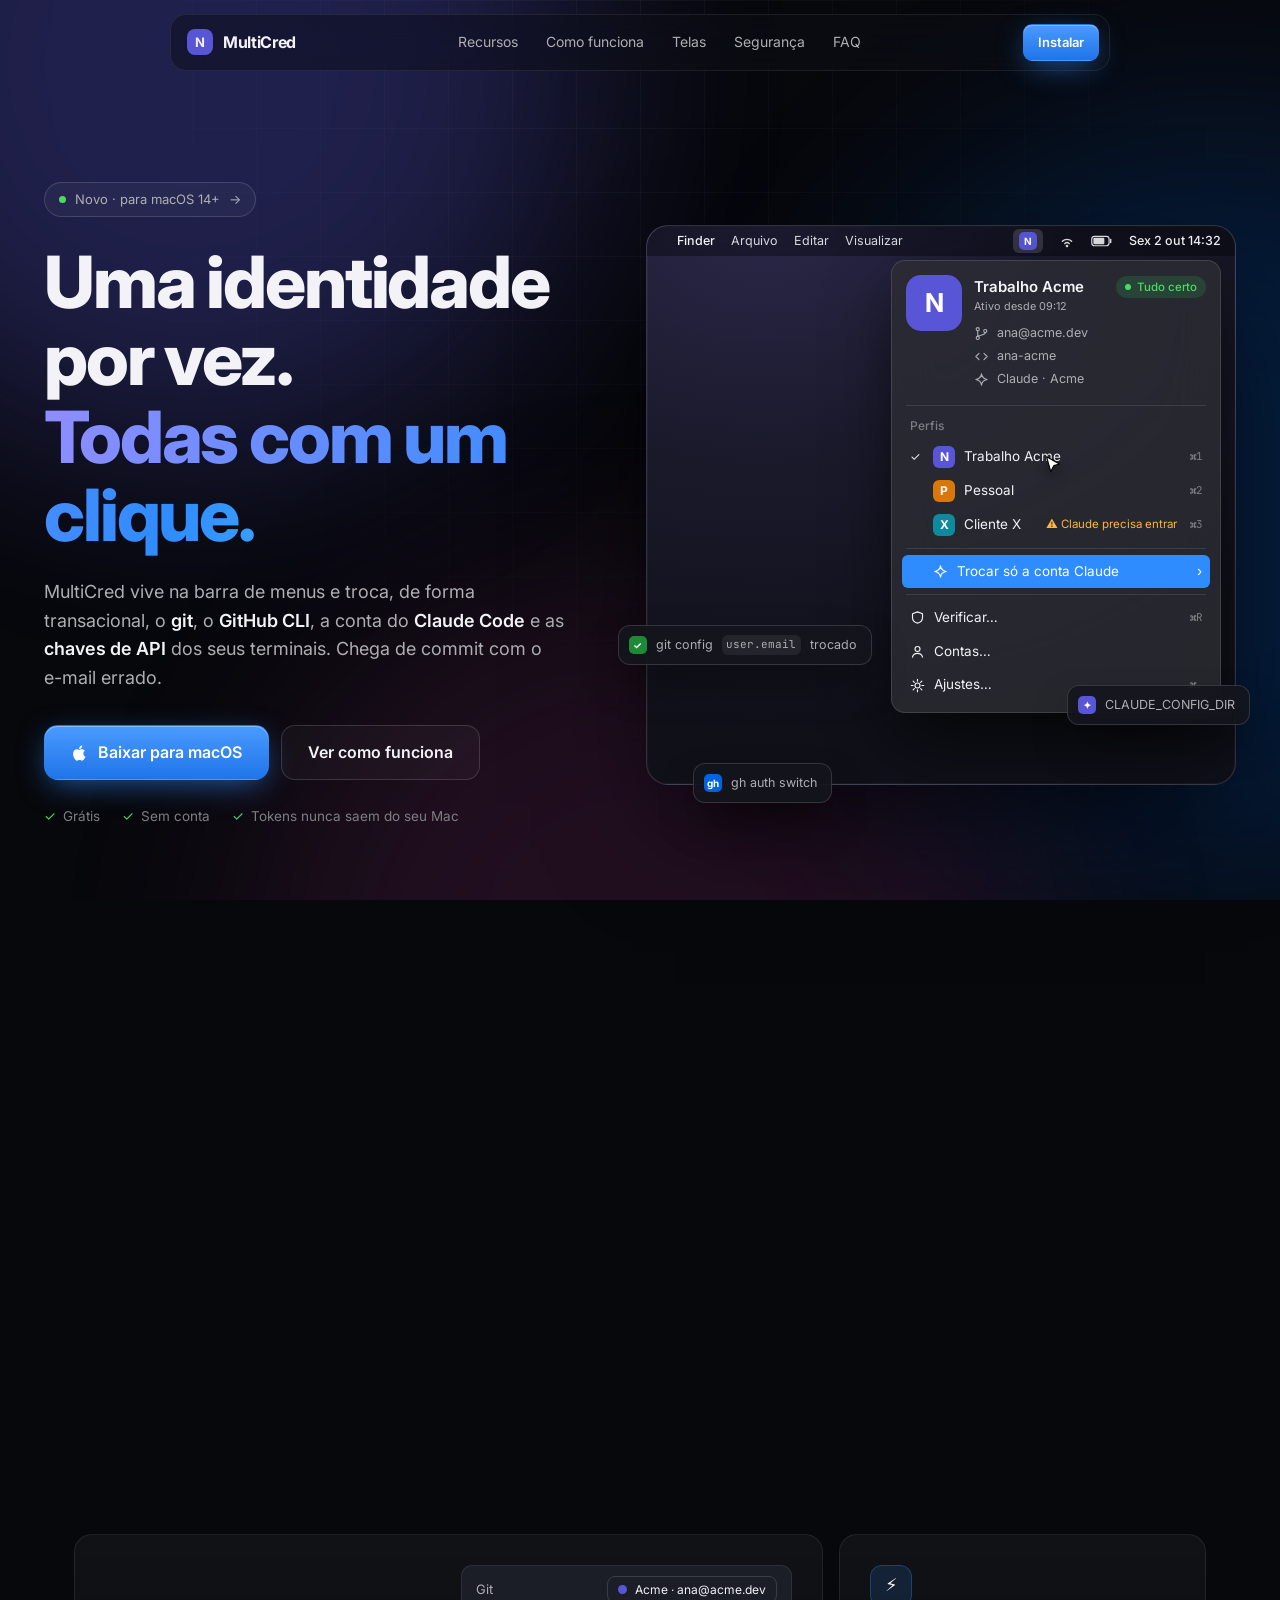
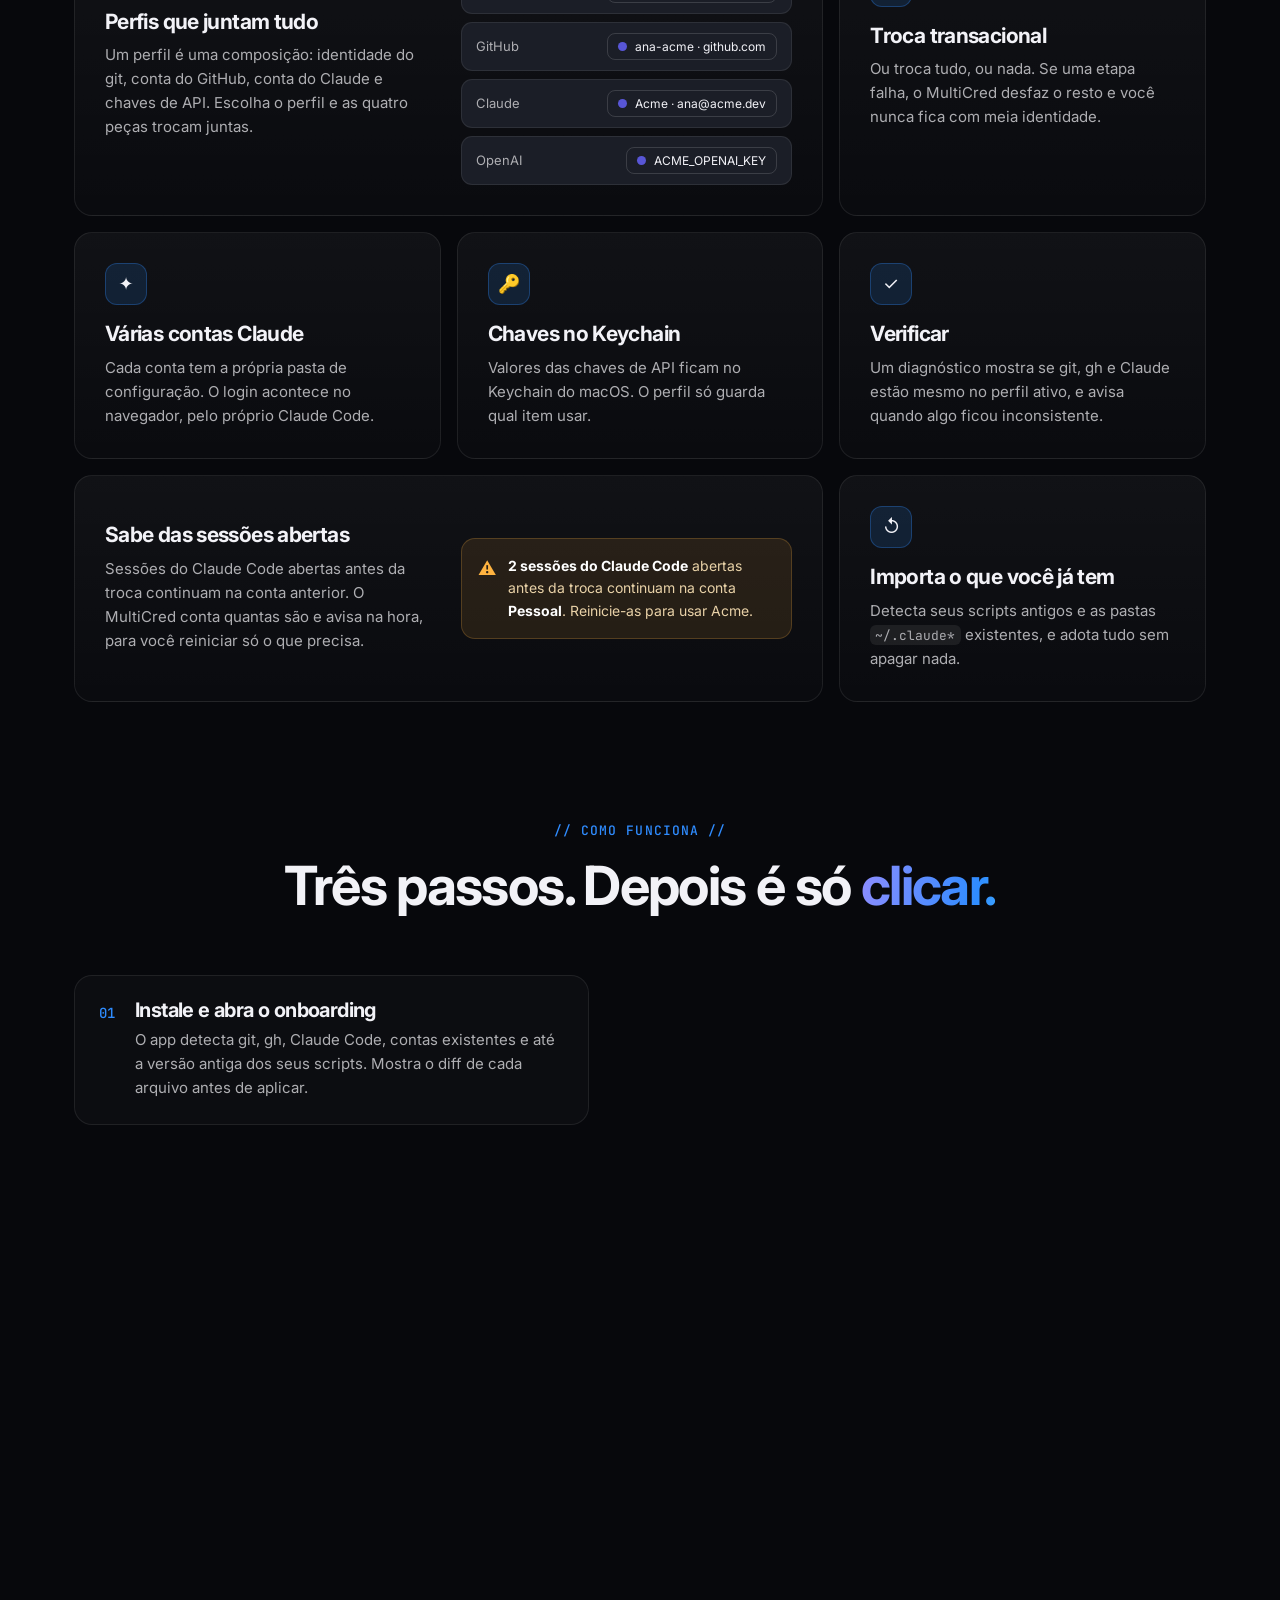
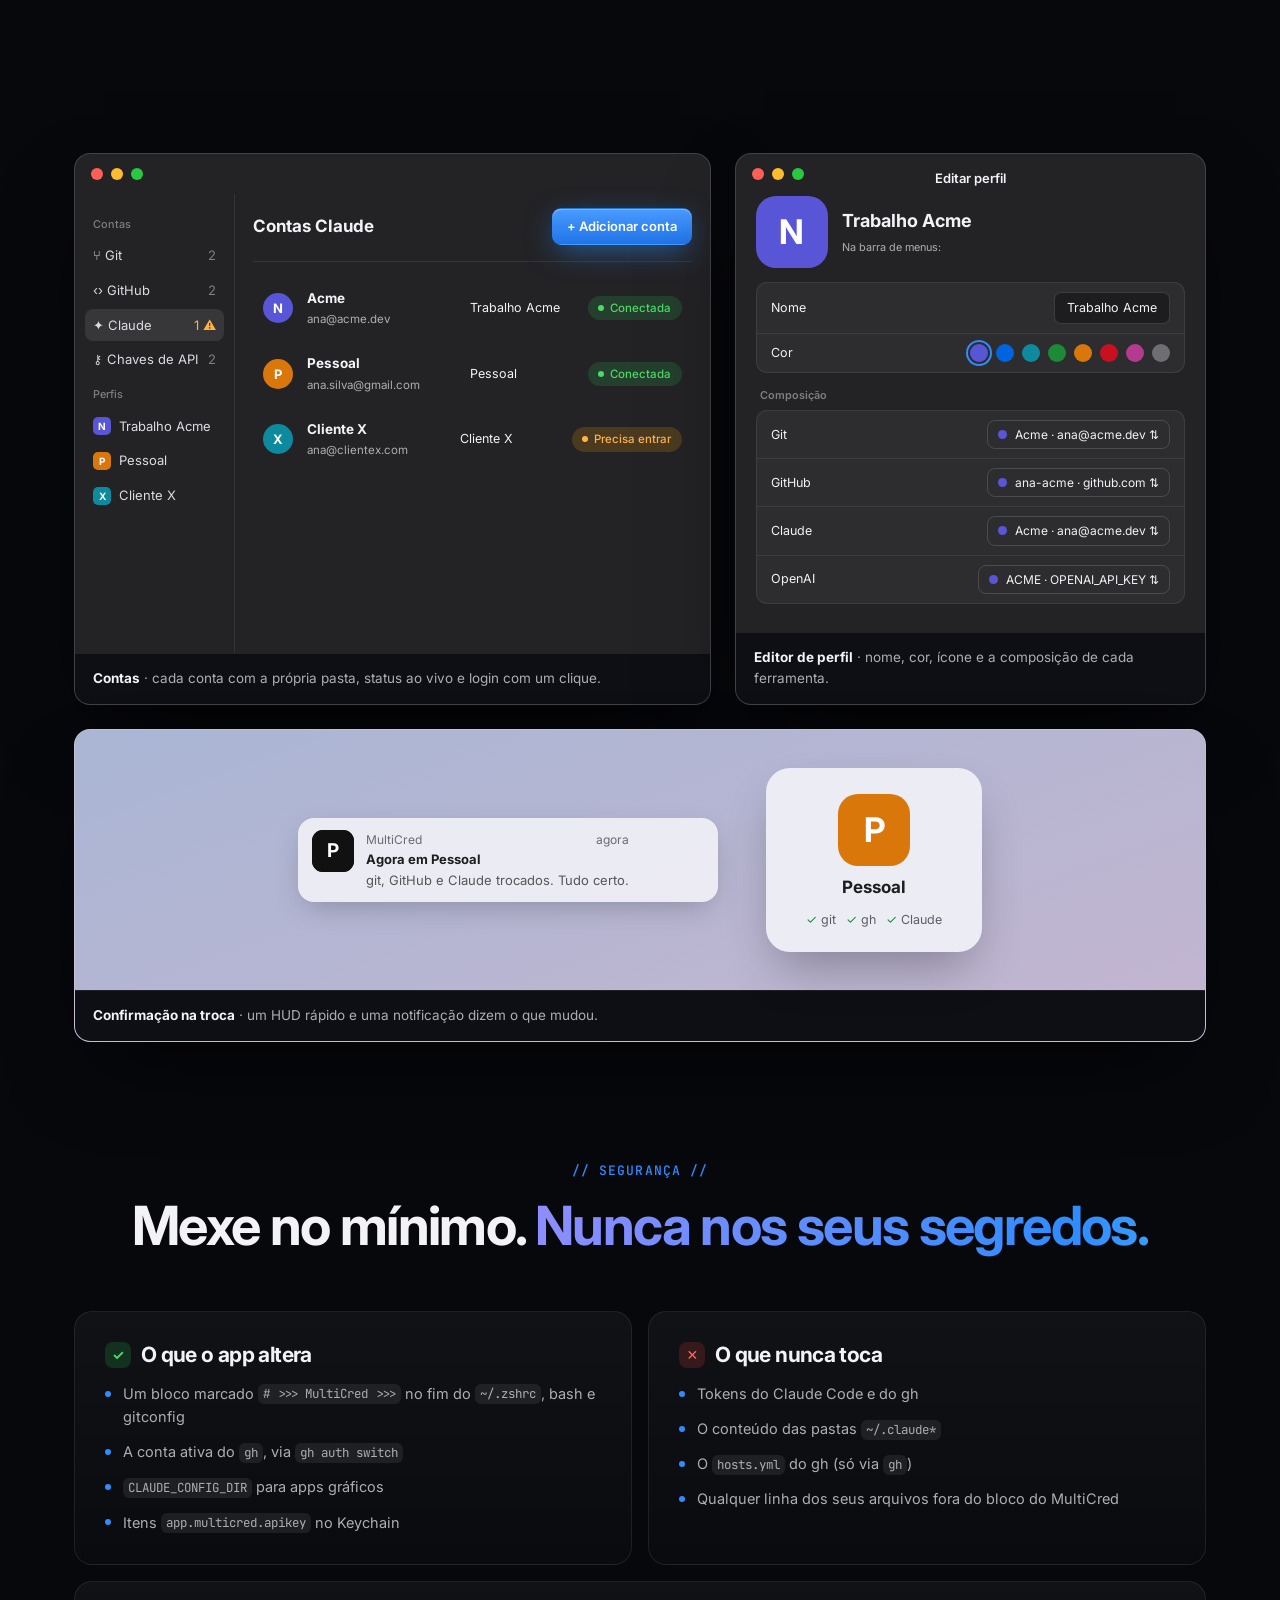
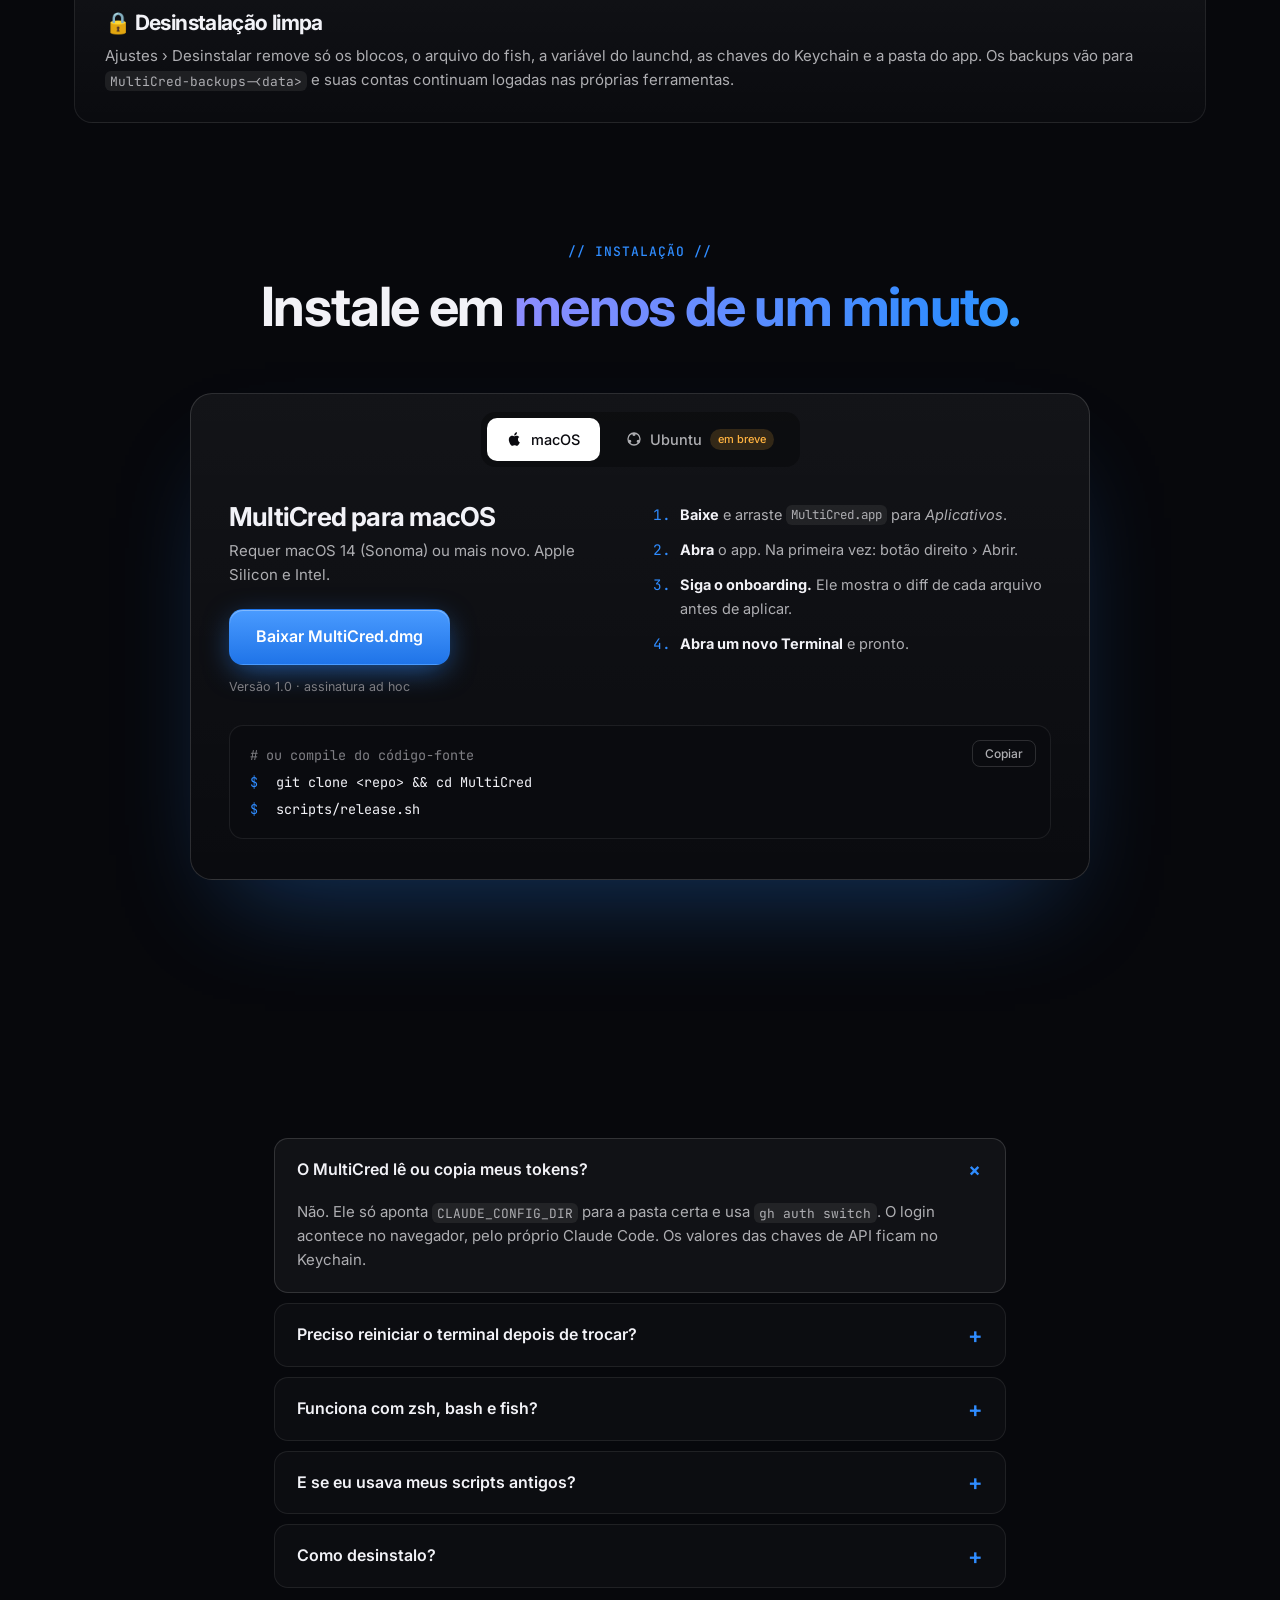
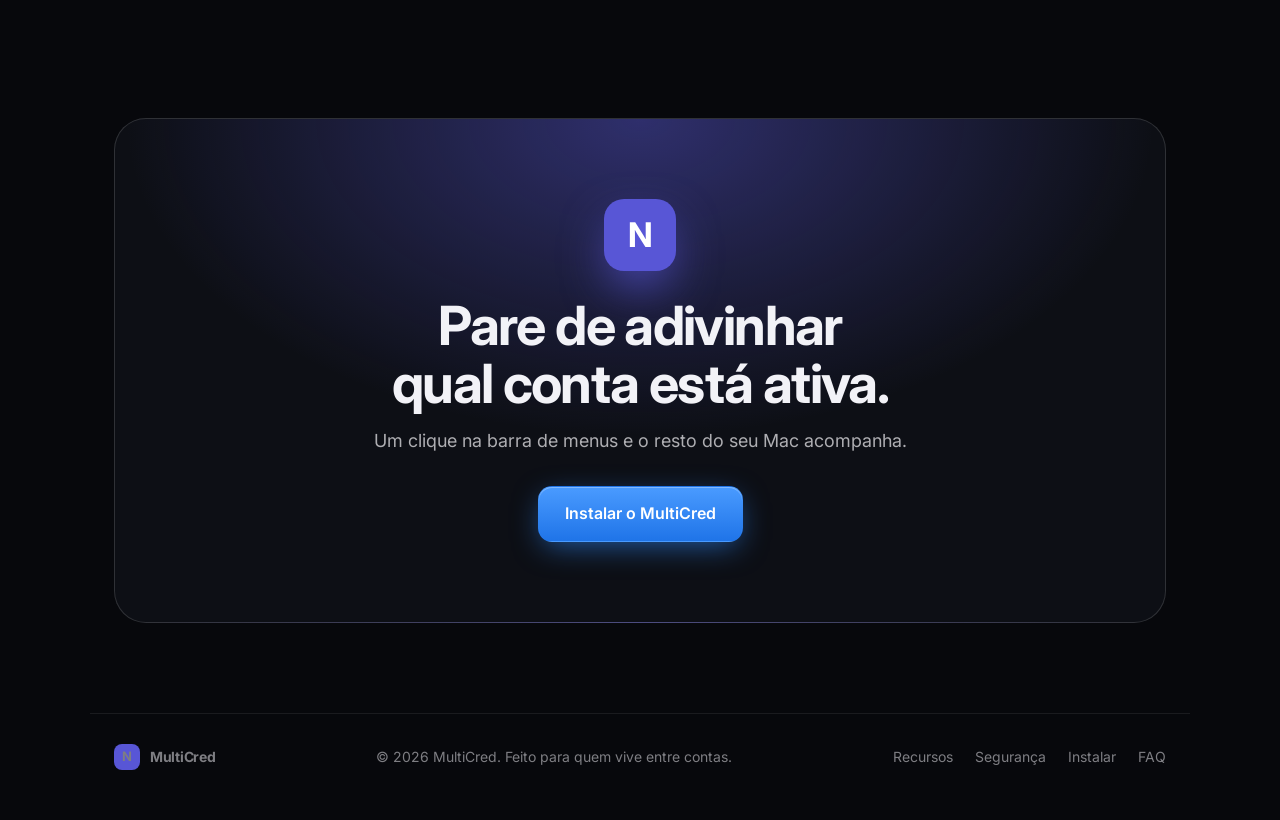
==== landing/index.html @ ba252a08 "Add MultiCred landing page (static HTML/CSS/JS with animated mockups)" ====
<!doctype html>
<html lang="pt-BR">
<head>
<meta charset="utf-8">
<meta name="viewport" content="width=device-width, initial-scale=1">
<title>MultiCred — troque de identidade com um clique</title>
<meta name="description" content="App de barra de menus para macOS que troca, com um clique, o git, o GitHub CLI, o Claude Code e as chaves de API dos seus terminais.">
<meta name="theme-color" content="#07080c">
<link rel="icon" href="data:image/svg+xml,%3Csvg xmlns='http://www.w3.org/2000/svg' viewBox='0 0 32 32'%3E%3Crect width='32' height='32' rx='8' fill='%235856D6'/%3E%3Ctext x='16' y='22.5' font-family='Arial' font-weight='700' font-size='19' text-anchor='middle' fill='white'%3EM%3C/text%3E%3C/svg%3E">
<link rel="preconnect" href="https://fonts.googleapis.com">
<link rel="preconnect" href="https://fonts.gstatic.com" crossorigin>
<link href="https://fonts.googleapis.com/css2?family=Inter:wght@400;500;600;700;800&family=JetBrains+Mono:wght@400;500&display=swap" rel="stylesheet">
<link rel="stylesheet" href="styles.css">
</head>
<body>

<div class="aurora" aria-hidden="true"><i></i><i></i><i></i></div>
<div class="grid-bg" aria-hidden="true"></div>

<!-- NAV -->
<header class="nav" id="nav">
  <a class="brand" href="#top" aria-label="MultiCred">
    <span class="brand-mark" data-bind="badge">N</span>
    <span>MultiCred</span>
  </a>
  <nav class="nav-links" aria-label="Seções">
    <a href="#recursos">Recursos</a>
    <a href="#como-funciona">Como funciona</a>
    <a href="#telas">Telas</a>
    <a href="#seguranca">Segurança</a>
    <a href="#faq">FAQ</a>
  </nav>
  <a class="btn btn-sm btn-primary" href="#instalar">Instalar</a>
</header>

<main id="top">

<!-- HERO -->
<section class="hero">
  <div class="hero-copy reveal">
    <a class="pill" href="#instalar"><span class="dot"></span> Novo · para macOS 14+ <span class="arrow">→</span></a>
    <h1>Uma identidade por vez.<br><span class="grad">Todas com um clique.</span></h1>
    <p class="lead">MultiCred vive na barra de menus e troca, de forma transacional, o <b>git</b>, o <b>GitHub CLI</b>, a conta do <b>Claude Code</b> e as <b>chaves de API</b> dos seus terminais. Chega de commit com o e-mail errado.</p>
    <div class="cta-row">
      <a class="btn btn-primary btn-lg" href="#instalar"><svg width="18" height="18" viewBox="0 0 24 24" fill="currentColor" aria-hidden="true"><path d="M16.4 12.6c0-2.4 2-3.5 2.1-3.6-1.2-1.7-3-1.9-3.6-2-1.5-.2-3 .9-3.8.9-.8 0-2-.9-3.3-.9-1.7 0-3.3 1-4.2 2.5-1.8 3.1-.5 7.7 1.3 10.2.9 1.2 1.9 2.6 3.2 2.5 1.3-.1 1.8-.8 3.3-.8s2 .8 3.3.8c1.4 0 2.3-1.2 3.100-2.4 1-1.400 1.400-2.800 1.400-2.900-.1 0-2.800-1.100-2.800-4.300zM13.900 5.200c.7-.8 1.200-2 1-3.200-1 0-2.300.7-3 1.500-.7.700-1.200 1.900-1.100 3.100 1.200.1 2.400-.6 3.100-1.400z"/></svg> Baixar para macOS</a>
      <a class="btn btn-ghost btn-lg" href="#como-funciona">Ver como funciona</a>
    </div>
    <ul class="hero-meta">
      <li>Grátis</li><li>Sem conta</li><li>Tokens nunca saem do seu Mac</li>
    </ul>
  </div>

  <!-- Menubar mockup -->
  <div class="stage reveal" style="--d:.15s">
    <div class="desk" id="desk">
      <div class="menubar">
        <span class="mb-left"><b></b>Finder<span>Arquivo</span><span>Editar</span><span>Visualizar</span></span>
        <span class="mb-right">
          <span class="mb-item active" data-bind="badge-bg"><i class="badge sm" data-bind="badge">N</i></span>
          <svg width="16" height="16" viewBox="0 0 24 24" fill="none" stroke="currentColor" stroke-width="2" stroke-linecap="round"><path d="M5 12.5a10 10 0 0 1 14 0M8.5 16a5 5 0 0 1 7 0"/><circle cx="12" cy="19.5" r="1" fill="currentColor"/></svg>
          <svg width="22" height="16" viewBox="0 0 28 16" fill="none" stroke="currentColor"><rect x="1" y="2" width="22" height="12" rx="3.500" stroke-width="1.500"/><rect x="3" y="4" width="14" height="8" rx="1.500" fill="currentColor" stroke="none"/><path d="M25 6v4" stroke-width="2" stroke-linecap="round"/></svg>
          <span class="clock">Sex 2 out 14:32</span>
        </span>
      </div>

      <div class="menu" role="menu" aria-label="Menu do MultiCred (demonstração)">
        <div class="menu-head">
          <i class="badge lg" data-bind="badge">N</i>
          <div class="mh-info">
            <div class="mh-top"><b data-bind="name">Trabalho Acme</b><span class="ok"><i></i>Tudo certo</span></div>
            <small data-bind="since">Ativo desde 09:12</small>
            <ul class="mh-list">
              <li><svg viewBox="0 0 24 24"><circle cx="6" cy="5" r="2.500"/><circle cx="6" cy="19" r="2.500"/><circle cx="18" cy="8" r="2.500"/><path d="M6 7.500v9M18 10.500c0 4-6 3-12 6"/></svg><span data-bind="email">ana@acme.dev</span></li>
              <li><svg viewBox="0 0 24 24"><path d="m8 7-5 5 5 5M16 7l5 5-5 5"/></svg><span data-bind="gh">ana-acme</span></li>
              <li><svg viewBox="0 0 24 24"><path d="M12 3c.6 5 3.400 7.800 9 9-5.600 1.200-8.400 4-9 9-.6-5-3.400-7.800-9-9 5.600-1.200 8.400-4 9-9z"/></svg><span data-bind="claude">Claude · Acme</span></li>
            </ul>
          </div>
        </div>
        <div class="menu-sep"></div>
        <div class="menu-label">Perfis</div>
        <button class="mi" data-profile="0"><span class="chk">✓</span><i class="badge" style="--c:#5856D6">N</i><span class="mi-t">Trabalho Acme</span><kbd>⌘1</kbd></button>
        <button class="mi" data-profile="1"><span class="chk">✓</span><i class="badge" style="--c:#D9770B">P</i><span class="mi-t">Pessoal</span><kbd>⌘2</kbd></button>
        <button class="mi" data-profile="2"><span class="chk">✓</span><i class="badge" style="--c:#0E8A9E">X</i><span class="mi-t">Cliente X</span><em class="warn">⚠ Claude precisa entrar</em><kbd>⌘3</kbd></button>
        <div class="menu-sep"></div>
        <div class="mi hl"><svg viewBox="0 0 24 24"><path d="M12 3c.6 5 3.400 7.800 9 9-5.600 1.200-8.400 4-9 9-.6-5-3.400-7.800-9-9 5.600-1.200 8.400-4 9-9z"/></svg><span class="mi-t">Trocar só a conta Claude</span><span>›</span></div>
        <div class="menu-sep"></div>
        <div class="mi"><svg viewBox="0 0 24 24"><path d="M12 3 4 6v6c0 5 3.500 8 8 9 4.500-1 8-4 8-9V6z"/></svg><span class="mi-t">Verificar…</span><kbd>⌘R</kbd></div>
        <div class="mi"><svg viewBox="0 0 24 24"><circle cx="12" cy="8" r="4"/><path d="M4 21c1-4 4-6 8-6s7 2 8 6"/></svg><span class="mi-t">Contas…</span></div>
        <div class="mi"><svg viewBox="0 0 24 24"><circle cx="12" cy="12" r="4"/><path d="M12 2v3M12 19v3M2 12h3M19 12h3M5 5l2 2M17 17l2 2M5 19l2-2M17 7l2-2"/></svg><span class="mi-t">Ajustes…</span><kbd>⌘,</kbd></div>
      </div>

      <div class="hud" id="hud" aria-hidden="true">
        <i class="badge xl" data-bind="badge">N</i>
        <b data-bind="name">Trabalho Acme</b>
        <div class="hud-ticks"><span>✓ git</span><span>✓ gh</span><span>✓ Claude</span></div>
      </div>
      <div class="cursor" id="cursor" aria-hidden="true"><svg width="22" height="22" viewBox="0 0 24 24"><path d="M5 3l14 8-6 1.500L9.500 19z" fill="#fff" stroke="#000" stroke-width="1.200" stroke-linejoin="round"/></svg></div>
    </div>
    <div class="float f1"><i class="badge sm" style="--c:#1C8A36">✓</i> git config <code>user.email</code> trocado</div>
    <div class="float f2"><i class="badge sm" style="--c:#0064E0">gh</i> gh auth switch</div>
    <div class="float f3"><i class="badge sm" style="--c:#5856D6">✦</i> CLAUDE_CONFIG_DIR</div>
  </div>
</section>

<!-- MARQUEE -->
<section class="marquee reveal" aria-label="Integra com">
  <p>Troca em um só gesto, em tudo que você já usa</p>
  <div class="track">
    <div class="row">
      <span>git</span><span>GitHub CLI</span><span>Claude Code</span><span>OpenAI</span><span>Gemini</span><span>Keychain</span><span>zsh</span><span>bash</span><span>fish</span>
      <span>git</span><span>GitHub CLI</span><span>Claude Code</span><span>OpenAI</span><span>Gemini</span><span>Keychain</span><span>zsh</span><span>bash</span><span>fish</span>
    </div>
  </div>
</section>

<!-- STATS -->
<section class="stats reveal">
  <div><b data-count="1">0</b><span>clique para trocar tudo</span></div>
  <div><b data-count="4">0</b><span>ferramentas sincronizadas</span></div>
  <div><b data-count="0">0</b><span>tokens lidos ou copiados</span></div>
  <div><b data-count="157">0</b><span>testes automatizados</span></div>
</section>

<!-- FEATURES / BENTO -->
<section class="section" id="recursos">
  <div class="eyebrow reveal">// Recursos //</div>
  <h2 class="reveal">Tudo que muda quando você muda de contexto,<br><span class="grad">muda junto.</span></h2>

  <div class="bento">
    <article class="card span2 reveal spot">
      <div class="card-text">
        <h3>Perfis que juntam tudo</h3>
        <p>Um perfil é uma composição: identidade do git, conta do GitHub, conta do Claude e chaves de API. Escolha o perfil e as quatro peças trocam juntas.</p>
      </div>
      <div class="mini-compose">
        <div class="mc-row"><span>Git</span><em><i style="--c:#5856D6"></i> Acme · ana@acme.dev</em></div>
        <div class="mc-row"><span>GitHub</span><em><i style="--c:#5856D6"></i> ana-acme · github.com</em></div>
        <div class="mc-row"><span>Claude</span><em><i style="--c:#5856D6"></i> Acme · ana@acme.dev</em></div>
        <div class="mc-row"><span>OpenAI</span><em><i style="--c:#5856D6"></i> ACME_OPENAI_KEY</em></div>
      </div>
    </article>

    <article class="card reveal spot" style="--d:.08s">
      <div class="ico">⚡</div>
      <h3>Troca transacional</h3>
      <p>Ou troca tudo, ou nada. Se uma etapa falha, o MultiCred desfaz o resto e você nunca fica com meia identidade.</p>
    </article>

    <article class="card reveal spot" style="--d:.04s">
      <div class="ico">✦</div>
      <h3>Várias contas Claude</h3>
      <p>Cada conta tem a própria pasta de configuração. O login acontece no navegador, pelo próprio Claude Code.</p>
    </article>

    <article class="card reveal spot" style="--d:.08s">
      <div class="ico">🔑</div>
      <h3>Chaves no Keychain</h3>
      <p>Valores das chaves de API ficam no Keychain do macOS. O perfil só guarda qual item usar.</p>
    </article>

    <article class="card reveal spot" style="--d:.12s">
      <div class="ico">✓</div>
      <h3>Verificar</h3>
      <p>Um diagnóstico mostra se git, gh e Claude estão mesmo no perfil ativo, e avisa quando algo ficou inconsistente.</p>
    </article>

    <article class="card span2 reveal spot">
      <div class="card-text">
        <h3>Sabe das sessões abertas</h3>
        <p>Sessões do Claude Code abertas antes da troca continuam na conta anterior. O MultiCred conta quantas são e avisa na hora, para você reiniciar só o que precisa.</p>
      </div>
      <div class="mini-warn"><span>⚠</span><p><b>2 sessões do Claude Code</b> abertas antes da troca continuam na conta <b>Pessoal</b>. Reinicie-as para usar Acme.</p></div>
    </article>
    <article class="card reveal spot" style="--d:.12s">
      <div class="ico">↺</div>
      <h3>Importa o que você já tem</h3>
      <p>Detecta seus scripts antigos e as pastas <code>~/.claude*</code> existentes, e adota tudo sem apagar nada.</p>
    </article>
  </div>
</section>

<!-- HOW IT WORKS -->
<section class="section" id="como-funciona">
  <div class="eyebrow reveal">// Como funciona //</div>
  <h2 class="reveal">Três passos. Depois é só <span class="grad">clicar.</span></h2>

  <div class="steps">
    <div class="steps-list">
      <div class="step reveal" data-step="0">
        <span class="n">01</span>
        <div><h3>Instale e abra o onboarding</h3><p>O app detecta git, gh, Claude Code, contas existentes e até a versão antiga dos seus scripts. Mostra o diff de cada arquivo antes de aplicar.</p></div>
      </div>
      <div class="step reveal" data-step="1" style="--d:.06s">
        <span class="n">02</span>
        <div><h3>Monte seus perfis</h3><p>Dê nome, cor e ícone. Escolha qual git, GitHub, Claude e chave de API entram em cada perfil.</p></div>
      </div>
      <div class="step reveal" data-step="2" style="--d:.12s">
        <span class="n">03</span>
        <div><h3>Troque na barra de menus</h3><p>Clique no perfil ou use <kbd>⌘1</kbd> <kbd>⌘2</kbd> <kbd>⌘3</kbd>. Abra um terminal novo e tudo já está na identidade certa.</p></div>
      </div>
    </div>

    <div class="term reveal" style="--d:.1s">
      <div class="term-bar"><i></i><i></i><i></i><span>zsh — ~/projetos</span></div>
      <div class="term-body" id="term" aria-live="off">
        <p><span class="pr">❯</span> git config user.email</p>
        <p class="out" data-bind="email">ana@acme.dev</p>
        <p><span class="pr">❯</span> gh auth status</p>
        <p class="out"><span class="g">✓</span> Logged in as <b data-bind="gh">ana-acme</b></p>
        <p><span class="pr">❯</span> echo $CLAUDE_CONFIG_DIR</p>
        <p class="out" data-bind="dir">~/.claude-acme</p>
        <p><span class="pr">❯</span> <span class="caret"></span></p>
      </div>
      <div class="term-tabs" role="tablist" aria-label="Escolher perfil na demonstração">
        <button data-profile="0" class="tab"><i style="--c:#5856D6"></i>Trabalho</button>
        <button data-profile="1" class="tab"><i style="--c:#D9770B"></i>Pessoal</button>
        <button data-profile="2" class="tab"><i style="--c:#0E8A9E"></i>Cliente X</button>
      </div>
    </div>
  </div>
</section>

<!-- SCREENS -->
<section class="section" id="telas">
  <div class="eyebrow reveal">// As telas //</div>
  <h2 class="reveal">Nativo, rápido e <span class="grad">com cara de Mac.</span></h2>
  <p class="sub reveal">Uma janela só, que avança e volta. Nada de sheets ou janelas soltas para cada passo.</p>

  <div class="shots">
    <!-- Contas -->
    <figure class="win tilt reveal">
      <div class="win-bar"><i class="r"></i><i class="y"></i><i class="g"></i></div>
      <div class="win-body contas">
        <aside>
          <small>Contas</small>
          <a>⑂ Git <em>2</em></a><a>‹› GitHub <em>2</em></a><a class="on">✦ Claude <em class="w">1 ⚠</em></a><a>⚷ Chaves de API <em>2</em></a>
          <small>Perfis</small>
          <a><i class="badge sm" style="--c:#5856D6">N</i> Trabalho Acme</a><a><i class="badge sm" style="--c:#D9770B">P</i> Pessoal</a><a><i class="badge sm" style="--c:#0E8A9E">X</i> Cliente X</a>
        </aside>
        <section>
          <header><b>Contas Claude</b><span class="btn btn-sm btn-primary">+ Adicionar conta</span></header>
          <div class="trow"><i class="av" style="--c:#5856D6">N</i><div><b>Acme</b><small>ana@acme.dev</small></div><span>Trabalho Acme</span><code>claude/acme</code><span class="st ok"><i></i>Conectada</span></div>
          <div class="trow"><i class="av" style="--c:#D9770B">P</i><div><b>Pessoal</b><small>ana.silva@gmail.com</small></div><span>Pessoal</span><code>claude/pessoal</code><span class="st ok"><i></i>Conectada</span></div>
          <div class="trow"><i class="av" style="--c:#0E8A9E">X</i><div><b>Cliente X</b><small>ana@clientex.com</small></div><span>Cliente X</span><code>claude/cliente-x</code><span class="st warn"><i></i>Precisa entrar</span></div>
        </section>
      </div>
      <figcaption><b>Contas</b> · cada conta com a própria pasta, status ao vivo e login com um clique.</figcaption>
    </figure>

    <!-- Editor -->
    <figure class="win tilt reveal" style="--d:.1s">
      <div class="win-bar"><i class="r"></i><i class="y"></i><i class="g"></i><span>Editar perfil</span></div>
      <div class="win-body editor">
        <div class="ed-head"><i class="badge xl" style="--c:#5856D6">N</i><div><b>Trabalho Acme</b><small>Na barra de menus:</small></div></div>
        <div class="ed-group">
          <div class="ed-row"><span>Nome</span><em class="field">Trabalho Acme</em></div>
          <div class="ed-row"><span>Cor</span><div class="swatches"><i style="--c:#5856D6" class="sel"></i><i style="--c:#0064E0"></i><i style="--c:#0E8A9E"></i><i style="--c:#1C8A36"></i><i style="--c:#D9770B"></i><i style="--c:#C8101E"></i><i style="--c:#B23A8F"></i><i style="--c:#6E6E73"></i></div></div>
        </div>
        <small class="ed-label">Composição</small>
        <div class="ed-group">
          <div class="ed-row"><span>Git</span><em class="sel-box"><i style="--c:#5856D6"></i>Acme · ana@acme.dev ⇅</em></div>
          <div class="ed-row"><span>GitHub</span><em class="sel-box"><i style="--c:#5856D6"></i>ana-acme · github.com ⇅</em></div>
          <div class="ed-row"><span>Claude</span><em class="sel-box"><i style="--c:#5856D6"></i>Acme · ana@acme.dev ⇅</em></div>
          <div class="ed-row"><span>OpenAI</span><em class="sel-box"><i style="--c:#5856D6"></i>ACME · OPENAI_API_KEY ⇅</em></div>
        </div>
      </div>
      <figcaption><b>Editor de perfil</b> · nome, cor, ícone e a composição de cada ferramenta.</figcaption>
    </figure>

    <!-- HUD -->
    <figure class="win hudshot tilt reveal" style="--d:.2s">
      <div class="hud-demo">
        <div class="notif"><i class="badge lg" style="--c:#D9770B">P</i><div><small>MultiCred <em>agora</em></small><b>Agora em Pessoal</b><span>git, GitHub e Claude trocados. Tudo certo.</span></div></div>
        <div class="hud-card"><i class="badge xl" style="--c:#D9770B">P</i><b>Pessoal</b><div class="hud-ticks"><span>✓ git</span><span>✓ gh</span><span>✓ Claude</span></div></div>
      </div>
      <figcaption><b>Confirmação na troca</b> · um HUD rápido e uma notificação dizem o que mudou.</figcaption>
    </figure>
  </div>
</section>

<!-- SECURITY -->
<section class="section" id="seguranca">
  <div class="eyebrow reveal">// Segurança //</div>
  <h2 class="reveal">Mexe no mínimo. <span class="grad">Nunca nos seus segredos.</span></h2>

  <div class="sec-grid">
    <div class="card reveal">
      <h3><span class="tick">✓</span> O que o app altera</h3>
      <ul class="clean">
        <li>Um bloco marcado <code># >>> MultiCred >>></code> no fim do <code>~/.zshrc</code>, bash e gitconfig</li>
        <li>A conta ativa do <code>gh</code>, via <code>gh auth switch</code></li>
        <li><code>CLAUDE_CONFIG_DIR</code> para apps gráficos</li>
        <li>Itens <code>app.multicred.apikey</code> no Keychain</li>
      </ul>
    </div>
    <div class="card reveal" style="--d:.08s">
      <h3><span class="tick no">✕</span> O que nunca toca</h3>
      <ul class="clean">
        <li>Tokens do Claude Code e do gh</li>
        <li>O conteúdo das pastas <code>~/.claude*</code></li>
        <li>O <code>hosts.yml</code> do gh (só via <code>gh</code>)</li>
        <li>Qualquer linha dos seus arquivos fora do bloco do MultiCred</li>
      </ul>
    </div>
    <div class="card span2 reveal" style="--d:.12s">
      <h3>🔒 Desinstalação limpa</h3>
      <p>Ajustes › Desinstalar remove só os blocos, o arquivo do fish, a variável do launchd, as chaves do Keychain e a pasta do app. Os backups vão para <code>MultiCred-backups-&lt;data&gt;</code> e suas contas continuam logadas nas próprias ferramentas.</p>
    </div>
  </div>
</section>

<!-- INSTALL -->
<section class="section" id="instalar">
  <div class="eyebrow reveal">// Instalação //</div>
  <h2 class="reveal">Instale em <span class="grad">menos de um minuto.</span></h2>

  <div class="install reveal">
    <div class="os-tabs" role="tablist">
      <button class="os on" role="tab" data-os="mac" aria-selected="true">
        <svg width="16" height="16" viewBox="0 0 24 24" fill="currentColor" aria-hidden="true"><path d="M16.4 12.6c0-2.4 2-3.5 2.1-3.6-1.2-1.7-3-1.9-3.6-2-1.5-.2-3 .9-3.8.9-.8 0-2-.9-3.3-.9-1.7 0-3.3 1-4.2 2.5-1.8 3.1-.5 7.7 1.3 10.2.9 1.2 1.9 2.6 3.2 2.5 1.3-.1 1.8-.8 3.3-.8s2 .8 3.3.8c1.4 0 2.3-1.2 3.1-2.4 1-1.4 1.4-2.8 1.4-2.9-.1 0-2.8-1.1-2.8-4.3zM13.9 5.2c.7-.8 1.2-2 1-3.2-1 0-2.300.7-3 1.500-.7.700-1.200 1.900-1.100 3.100 1.200.1 2.400-.6 3.100-1.400z"/></svg> macOS</button>
      <button class="os" role="tab" data-os="ubuntu" aria-selected="false">
        <svg width="16" height="16" viewBox="0 0 24 24" fill="none" stroke="currentColor" stroke-width="2" aria-hidden="true"><circle cx="12" cy="12" r="9"/><circle cx="12" cy="5" r="1.500" fill="currentColor"/><circle cx="5.500" cy="15.500" r="1.500" fill="currentColor"/><circle cx="18.500" cy="15.500" r="1.500" fill="currentColor"/></svg> Ubuntu <em>em breve</em></button>
    </div>

    <div class="os-panel on" id="os-mac">
      <div class="inst-left">
        <h3>MultiCred para macOS</h3>
        <p>Requer macOS 14 (Sonoma) ou mais novo. Apple Silicon e Intel.</p>
        <a class="btn btn-primary btn-lg" href="#" id="dl-mac">Baixar MultiCred.dmg</a>
        <small>Versão 1.0 · assinatura ad hoc</small>
      </div>
      <ol class="inst-steps">
        <li><b>Baixe</b> e arraste <code>MultiCred.app</code> para <em>Aplicativos</em>.</li>
        <li><b>Abra</b> o app. Na primeira vez: botão direito › Abrir.</li>
        <li><b>Siga o onboarding.</b> Ele mostra o diff de cada arquivo antes de aplicar.</li>
        <li><b>Abra um novo Terminal</b> e pronto.</li>
      </ol>
      <div class="code" data-copy="scripts/release.sh">
        <span># ou compile do código-fonte</span>
        <code><i>$</i> git clone &lt;repo&gt; &amp;&amp; cd MultiCred</code>
        <code><i>$</i> scripts/release.sh</code>
        <button class="copy" aria-label="Copiar comando">Copiar</button>
      </div>
    </div>

    <div class="os-panel" id="os-ubuntu">
      <div class="inst-left">
        <h3>MultiCred para Ubuntu</h3>
        <p>A versão para Linux está a caminho: ícone na bandeja e a mesma troca de git, gh, Claude e chaves.</p>
        <form class="wait" id="wait" novalidate>
          <input type="email" placeholder="seu@email.com" aria-label="E-mail para ser avisado" required>
          <button class="btn btn-primary">Me avise</button>
        </form>
        <small id="wait-msg">Sem spam. Um e-mail quando lançar.</small>
      </div>
      <div class="code" data-copy="sudo apt install multicred">
        <span># previsão, ainda não disponível</span>
        <code><i>$</i> sudo apt install multicred</code>
        <code><i>$</i> multicred switch pessoal</code>
        <button class="copy" aria-label="Copiar comando">Copiar</button>
      </div>
    </div>
  </div>
</section>

<!-- FAQ -->
<section class="section narrow" id="faq">
  <div class="eyebrow reveal">// FAQ //</div>
  <h2 class="reveal">Perguntas <span class="grad">frequentes.</span></h2>
  <div class="faq reveal">
    <details open><summary>O MultiCred lê ou copia meus tokens?</summary><p>Não. Ele só aponta <code>CLAUDE_CONFIG_DIR</code> para a pasta certa e usa <code>gh auth switch</code>. O login acontece no navegador, pelo próprio Claude Code. Os valores das chaves de API ficam no Keychain.</p></details>
    <details><summary>Preciso reiniciar o terminal depois de trocar?</summary><p>Abra um novo Terminal. Sessões do Claude Code já abertas continuam na conta anterior, e o app avisa quantas são.</p></details>
    <details><summary>Funciona com zsh, bash e fish?</summary><p>Sim. O app detecta o shell ativo e mostra os arquivos reais que vai alterar antes de aplicar.</p></details>
    <details><summary>E se eu usava meus scripts antigos?</summary><p>O onboarding detecta a versão antiga, oferece remover as linhas e importa as suas configurações.</p></details>
    <details><summary>Como desinstalo?</summary><p>Ajustes › Desinstalar. Só os blocos marcados são removidos e os backups ficam salvos numa pasta com a data.</p></details>
  </div>
</section>

<!-- FINAL CTA -->
<section class="final reveal">
  <div class="final-card">
    <i class="badge xl" data-bind="badge">N</i>
    <h2>Pare de adivinhar<br>qual conta está ativa.</h2>
    <p>Um clique na barra de menus e o resto do seu Mac acompanha.</p>
    <a class="btn btn-primary btn-lg" href="#instalar">Instalar o MultiCred</a>
  </div>
</section>
</main>

<footer class="footer">
  <div class="brand"><span class="brand-mark" data-bind="badge">N</span><span>MultiCred</span></div>
  <p>© 2026 MultiCred. Feito para quem vive entre contas.</p>
  <nav><a href="#recursos">Recursos</a><a href="#seguranca">Segurança</a><a href="#instalar">Instalar</a><a href="#faq">FAQ</a></nav>
</footer>

<script src="script.js"></script>
</body>
</html>
---- landing/styles.css ----
:root {
  --bg: #07080c;
  --bg2: #0d0f15;
  --panel: #14161d;
  --panel2: #1b1e27;
  --line: rgba(255, 255, 255, .08);
  --line2: rgba(255, 255, 255, .14);
  --text: #f2f2f7;
  --text2: #aeaeb2;
  --text3: #7e7e83;
  --accent: #2f8cff;
  --indigo: #5856d6;
  --green: #4cd964;
  --orange: #ffb340;
  --red: #ff6961;
  --prof: #5856d6;
  --radius: 18px;
  --ease: cubic-bezier(.2, .7, .2, 1);
  --mono: "JetBrains Mono", "SF Mono", ui-monospace, monospace;
}

* { box-sizing: border-box; margin: 0; padding: 0; }
html { scroll-behavior: smooth; scroll-padding-top: 90px; }
body {
  background: var(--bg);
  color: var(--text);
  font: 400 16px/1.6 Inter, -apple-system, "SF Pro Text", system-ui, sans-serif;
  -webkit-font-smoothing: antialiased;
  overflow-x: hidden;
}
a { color: inherit; text-decoration: none; }
button { font: inherit; color: inherit; background: none; border: 0; cursor: pointer; }
code, kbd { font-family: var(--mono); }
code { font-size: .86em; background: rgba(255, 255, 255, .07); padding: .12em .4em; border-radius: 6px; }
kbd { font-size: .8em; color: var(--text3); }
::selection { background: var(--accent); color: #fff; }
:focus-visible { outline: 2px solid var(--accent); outline-offset: 3px; border-radius: 8px; }

/* ---------- Background ---------- */
.aurora { position: fixed; inset: 0; z-index: -2; overflow: hidden; pointer-events: none; }
.aurora i { position: absolute; width: 60vmax; height: 60vmax; border-radius: 50%; filter: blur(110px); opacity: .32; transition: background 1.2s; will-change: transform; }
.aurora i:nth-child(1) { background: var(--prof); top: -25vmax; left: -15vmax; animation: drift1 22s ease-in-out infinite alternate; }
.aurora i:nth-child(2) { background: #0064e0; top: 10vmax; right: -25vmax; opacity: .22; animation: drift2 28s ease-in-out infinite alternate; }
.aurora i:nth-child(3) { background: #b23a8f; bottom: -35vmax; left: 20vmax; opacity: .16; animation: drift1 34s ease-in-out infinite alternate-reverse; }
@keyframes drift1 { to { transform: translate(8vmax, 10vmax) scale(1.15); } }
@keyframes drift2 { to { transform: translate(-10vmax, 8vmax) scale(.9); } }
.grid-bg {
  position: fixed; inset: 0; z-index: -1; pointer-events: none;
  background-image: linear-gradient(var(--line) 1px, transparent 1px), linear-gradient(90deg, var(--line) 1px, transparent 1px);
  background-size: 64px 64px;
  mask-image: radial-gradient(ellipse at 50% 0%, #000 0%, transparent 70%);
  -webkit-mask-image: radial-gradient(ellipse at 50% 0%, #000 0%, transparent 70%);
  opacity: .5;
}

/* ---------- Shared ---------- */
.badge {
  --c: var(--prof);
  display: inline-grid; place-items: center; flex: none;
  width: 22px; height: 22px; border-radius: 6px; background: var(--c);
  color: #fff; font: 700 12px/1 Inter, sans-serif; font-style: normal;
  transition: background .5s var(--ease), transform .4s var(--ease);
}
.badge.sm { width: 18px; height: 18px; border-radius: 5px; font-size: 10px; }
.badge.lg { width: 56px; height: 56px; border-radius: 15px; font-size: 26px; }
.badge.xl { width: 72px; height: 72px; border-radius: 20px; font-size: 34px; }
[data-bind="badge"] { --c: var(--prof); }

.grad {
  background: linear-gradient(100deg, #8f8dff 0%, #2f8cff 40%, #5ee0ff 70%, #8f8dff 100%);
  background-size: 220% 100%;
  -webkit-background-clip: text; background-clip: text; color: transparent;
  animation: shimmer 7s linear infinite;
}
@keyframes shimmer { to { background-position: -220% 0; } }

.btn {
  display: inline-flex; align-items: center; justify-content: center; gap: 9px;
  padding: 11px 20px; border-radius: 12px; font-weight: 600; font-size: 15px;
  border: 1px solid transparent; transition: transform .25s var(--ease), box-shadow .25s, background .25s, border-color .25s;
}
.btn-sm { padding: 7px 14px; font-size: 13px; border-radius: 9px; }
.btn-lg { padding: 14px 26px; font-size: 16px; border-radius: 14px; }
.btn-primary { background: linear-gradient(180deg, #4a9bff, #1f74e8); color: #fff; box-shadow: 0 8px 30px -6px rgba(47, 140, 255, .65), inset 0 1px 0 rgba(255, 255, 255, .3); }
.btn-primary:hover { transform: translateY(-2px); box-shadow: 0 14px 38px -6px rgba(47, 140, 255, .8), inset 0 1px 0 rgba(255, 255, 255, .3); }
.btn-ghost { border-color: var(--line2); background: rgba(255, 255, 255, .03); }
.btn-ghost:hover { background: rgba(255, 255, 255, .08); transform: translateY(-2px); }

.section { max-width: 1180px; margin: 0 auto; padding: 120px 24px 0; text-align: center; }
.section.narrow { max-width: 780px; }
.eyebrow { font: 500 13px var(--mono); color: var(--accent); letter-spacing: .08em; text-transform: uppercase; margin-bottom: 18px; }
h1, h2, h3 { letter-spacing: -.03em; line-height: 1.08; }
h2 { font-size: clamp(32px, 5vw, 54px); font-weight: 700; margin-bottom: 18px; text-wrap: balance; }
.sub { color: var(--text2); max-width: 560px; margin: 0 auto; font-size: 18px; }

.reveal { opacity: 0; transform: translateY(32px); transition: opacity .9s var(--ease) var(--d, 0s), transform .9s var(--ease) var(--d, 0s); }
.reveal.in { opacity: 1; transform: none; }

/* ---------- Nav ---------- */
.nav {
  position: fixed; top: 14px; left: 50%; transform: translateX(-50%); z-index: 50;
  width: min(940px, calc(100% - 24px)); display: flex; align-items: center; justify-content: space-between; gap: 16px;
  padding: 9px 10px 9px 16px; border-radius: 16px; border: 1px solid var(--line);
  background: rgba(13, 15, 21, .55); backdrop-filter: blur(18px) saturate(1.4); -webkit-backdrop-filter: blur(18px) saturate(1.4);
  transition: background .3s, border-color .3s;
}
.nav.scrolled { background: rgba(13, 15, 21, .82); border-color: var(--line2); }
.brand { display: flex; align-items: center; gap: 10px; font-weight: 700; letter-spacing: -.02em; }
.brand-mark { display: grid; place-items: center; width: 26px; height: 26px; border-radius: 8px; background: var(--prof); font-size: 13px; transition: background .5s; }
.nav-links { display: flex; gap: 4px; }
.nav-links a { padding: 7px 12px; border-radius: 9px; font-size: 14px; color: var(--text2); transition: color .2s, background .2s; }
.nav-links a:hover { color: var(--text); background: rgba(255, 255, 255, .06); }

/* ---------- Hero ---------- */
.hero { max-width: 1240px; margin: 0 auto; padding: 150px 24px 40px; display: grid; grid-template-columns: 1fr 1.05fr; gap: 40px; align-items: center; min-height: 100vh; }
.pill { display: inline-flex; align-items: center; gap: 9px; padding: 6px 14px; border-radius: 99px; border: 1px solid var(--line2); background: rgba(255, 255, 255, .04); font-size: 13px; color: var(--text2); margin-bottom: 26px; transition: border-color .3s, color .3s; }
.pill:hover { border-color: var(--accent); color: var(--text); }
.pill .dot { width: 7px; height: 7px; border-radius: 50%; background: var(--green); box-shadow: 0 0 0 0 var(--green); animation: ping 2s infinite; }
.pill .arrow { transition: transform .3s; }
.pill:hover .arrow { transform: translateX(3px); }
@keyframes ping { 70% { box-shadow: 0 0 0 8px transparent; } 100% { box-shadow: 0 0 0 0 transparent; } }
.hero h1 { font-size: clamp(40px, 6vw, 72px); font-weight: 800; margin-bottom: 24px; }
.lead { font-size: 18px; color: var(--text2); max-width: 520px; margin-bottom: 32px; }
.lead b { color: var(--text); font-weight: 600; }
.cta-row { display: flex; flex-wrap: wrap; gap: 12px; margin-bottom: 26px; }
.hero-meta { display: flex; flex-wrap: wrap; gap: 8px 22px; list-style: none; font-size: 13.5px; color: var(--text3); }
.hero-meta li::before { content: "✓"; color: var(--green); margin-right: 7px; }

/* Stage: macOS desktop */
.stage { position: relative; }
.desk {
  position: relative; height: 560px; border-radius: 22px; overflow: hidden; border: 1px solid var(--line2);
  background: radial-gradient(120% 90% at 20% 0%, #2a2748 0%, #1a1a2c 45%, #0f1018 100%);
  box-shadow: 0 50px 120px -30px rgba(0, 0, 0, .8), 0 0 0 1px rgba(255, 255, 255, .04) inset;
  user-select: none;
}
.menubar { display: flex; justify-content: space-between; align-items: center; height: 30px; padding: 0 14px; background: rgba(0, 0, 0, .35); backdrop-filter: blur(10px); font-size: 12.5px; font-weight: 500; }
.mb-left, .mb-right { display: flex; align-items: center; gap: 16px; }
.mb-left b { font-size: 13px; } .mb-left b::before { content: ""; }
.mb-left span { color: #d8d8e0; font-weight: 400; }
.mb-item { padding: 2px 6px; border-radius: 6px; background: rgba(255, 255, 255, .14); }
.mb-right svg { opacity: .9; }
.menu {
  position: absolute; top: 34px; right: 14px; width: 330px; padding: 10px; border-radius: 14px;
  background: rgba(44, 44, 50, .82); backdrop-filter: blur(24px) saturate(1.5); -webkit-backdrop-filter: blur(24px) saturate(1.5);
  border: 1px solid rgba(255, 255, 255, .12); box-shadow: 0 30px 70px -10px rgba(0, 0, 0, .7);
  font-size: 13px; transform-origin: top right; animation: menuIn .7s var(--ease) both .4s;
}
@keyframes menuIn { from { opacity: 0; transform: scale(.94) translateY(-8px); } }
.menu-head { display: flex; gap: 12px; padding: 4px 4px 10px; }
.mh-info { flex: 1; min-width: 0; }
.mh-top { display: flex; justify-content: space-between; align-items: center; gap: 8px; }
.mh-top b { font-size: 15px; font-weight: 600; white-space: nowrap; }
.mh-info small { display: block; color: var(--text2); margin-top: -1px; }
.ok { display: inline-flex; align-items: center; gap: 6px; padding: 2px 9px; border-radius: 99px; background: rgba(48, 209, 88, .16); color: var(--green); font-size: 11.5px; font-weight: 500; white-space: nowrap; }
.ok i { width: 6px; height: 6px; border-radius: 50%; background: currentColor; }
.mh-list { list-style: none; margin-top: 8px; display: grid; gap: 3px; color: var(--text2); font-size: 12.5px; }
.mh-list li { display: flex; align-items: center; gap: 8px; animation: swap .5s var(--ease); }
.mh-list svg, .mi svg { width: 15px; height: 15px; fill: none; stroke: currentColor; stroke-width: 1.8; stroke-linecap: round; stroke-linejoin: round; flex: none; }
@keyframes swap { from { opacity: 0; transform: translateY(6px); } }
.menu-sep { height: 1px; background: rgba(255, 255, 255, .1); margin: 6px 4px; }
.menu-label { padding: 4px 8px; color: var(--text3); font-weight: 500; font-size: 12px; }
.mi { display: flex; align-items: center; gap: 9px; width: 100%; padding: 6px 8px; border-radius: 6px; text-align: left; font-size: 13.5px; transition: background .15s; }
button.mi:hover { background: rgba(255, 255, 255, .08); }
.mi .chk { width: 14px; opacity: 0; font-size: 12px; transition: opacity .3s; }
.mi.on .chk { opacity: 1; }
.mi-t { flex: 1; }
.mi kbd { color: var(--text3); }
.mi .warn { font-style: normal; color: var(--orange); font-size: 11.5px; margin-right: 4px; }
.mi.hl { background: #2f8cff; color: #fff; }
.mi.hl svg { margin-left: 23px; }

.hud {
  position: absolute; left: 50%; top: 56%; width: 190px; padding: 24px 16px 20px; border-radius: 24px; text-align: center;
  background: rgba(40, 40, 48, .78); backdrop-filter: blur(24px); -webkit-backdrop-filter: blur(24px); border: 1px solid rgba(255, 255, 255, .12);
  box-shadow: 0 30px 70px -10px rgba(0, 0, 0, .7); transform: translate(-50%, -40%) scale(.85); opacity: 0; pointer-events: none;
  transition: opacity .35s, transform .5s var(--ease); display: grid; justify-items: center; gap: 8px;
}
.hud.show { opacity: 1; transform: translate(-50%, -50%) scale(1); }
.hud b { font-size: 16px; }
.hud-ticks { display: flex; gap: 10px; color: var(--text2); font-size: 12.5px; }
.hud-ticks span { color: var(--text2); } .hud-ticks span::first-letter { color: var(--green); }
.cursor { position: absolute; left: 70%; top: 85%; z-index: 5; pointer-events: none; transition: left 1s var(--ease), top 1s var(--ease); filter: drop-shadow(0 4px 6px rgba(0, 0, 0, .5)); }
.cursor.click svg { animation: click .35s; }
@keyframes click { 50% { transform: scale(.82); } }

.float {
  position: absolute; display: flex; align-items: center; gap: 9px; padding: 9px 14px 9px 10px; border-radius: 12px;
  background: rgba(20, 22, 29, .85); backdrop-filter: blur(14px); border: 1px solid var(--line2); font-size: 12.5px; color: var(--text2);
  box-shadow: 0 20px 40px -10px rgba(0, 0, 0, .6); animation: bob 6s ease-in-out infinite;
}
.float code { font-size: 11px; }
.f1 { left: -28px; bottom: 120px; } .f2 { left: 8%; bottom: -18px; animation-delay: -2s; } .f3 { right: -14px; bottom: 60px; animation-delay: -4s; }
@keyframes bob { 50% { transform: translateY(-10px); } }

/* ---------- Marquee ---------- */
.marquee { max-width: 1100px; margin: 20px auto 0; padding: 0 24px; text-align: center; }
.marquee p { color: var(--text3); font-size: 13px; letter-spacing: .06em; text-transform: uppercase; margin-bottom: 20px; }
.track { overflow: hidden; mask-image: linear-gradient(90deg, transparent, #000 15%, #000 85%, transparent); -webkit-mask-image: linear-gradient(90deg, transparent, #000 15%, #000 85%, transparent); }
.row { display: flex; width: max-content; gap: 14px; animation: scroll 32s linear infinite; }
.row span { padding: 10px 22px; border-radius: 99px; border: 1px solid var(--line); background: rgba(255, 255, 255, .03); color: var(--text2); font: 500 14px var(--mono); white-space: nowrap; }
@keyframes scroll { to { transform: translateX(-50%); } }
.row { gap: 14px; padding-right: 14px; }

/* ---------- Stats ---------- */
.stats { max-width: 1000px; margin: 90px auto 0; padding: 0 24px; display: grid; grid-template-columns: repeat(4, 1fr); gap: 20px; text-align: center; }
.stats b { display: block; font-size: clamp(36px, 5vw, 56px); font-weight: 800; letter-spacing: -.04em; background: linear-gradient(180deg, #fff, #8d8da0); -webkit-background-clip: text; background-clip: text; color: transparent; }
.stats span { color: var(--text3); font-size: 14px; }

/* ---------- Bento ---------- */
.bento { margin-top: 56px; display: grid; grid-template-columns: repeat(3, 1fr); gap: 16px; text-align: left; }
.card {
  position: relative; padding: 30px; border-radius: var(--radius); border: 1px solid var(--line);
  background: linear-gradient(180deg, rgba(255, 255, 255, .045), rgba(255, 255, 255, .015)); overflow: hidden;
  transition: border-color .3s, transform .4s var(--ease);
}
.card.reveal.in:hover { transform: translateY(-4px); }
.card:hover { border-color: var(--line2); }
.span2 { grid-column: span 2; }
.card h3 { font-size: 21px; margin-bottom: 10px; display: flex; align-items: center; gap: 10px; }
.card p { color: var(--text2); font-size: 15px; }
.ico { display: grid; place-items: center; width: 42px; height: 42px; border-radius: 12px; background: rgba(47, 140, 255, .14); border: 1px solid rgba(47, 140, 255, .3); margin-bottom: 18px; font-size: 18px; }
.spot::before {
  content: ""; position: absolute; inset: 0; pointer-events: none; opacity: 0; transition: opacity .3s;
  background: radial-gradient(380px circle at var(--mx, 50%) var(--my, 50%), rgba(88, 86, 214, .22), transparent 60%);
}
.spot:hover::before { opacity: 1; }
.span2 { display: grid; grid-template-columns: 1fr 1fr; gap: 24px; align-items: center; }
.mini-compose { display: grid; gap: 8px; }
.mc-row { display: flex; justify-content: space-between; align-items: center; gap: 10px; padding: 10px 14px; border-radius: 11px; background: var(--panel2); border: 1px solid var(--line); font-size: 13px; }
.mc-row span { color: var(--text2); }
.mc-row em { font-style: normal; display: inline-flex; align-items: center; gap: 8px; padding: 3px 10px; border-radius: 8px; border: 1px solid var(--line2); font-size: 12px; }
.mc-row i, .sel-box i { width: 9px; height: 9px; border-radius: 50%; background: var(--prof); transition: background .5s; flex: none; }
.mini-warn { display: flex; gap: 12px; padding: 16px; border-radius: 14px; background: rgba(255, 179, 64, .1); border: 1px solid rgba(255, 179, 64, .22); color: #f3d6a2; }
.mini-warn span { color: var(--orange); font-size: 18px; }
.mini-warn p { color: #e9d2a8; font-size: 14px; }
.mini-warn b { color: #fff; }

/* ---------- Steps + terminal ---------- */
.steps { margin-top: 60px; display: grid; grid-template-columns: 1fr 1.1fr; gap: 50px; align-items: center; text-align: left; }
.steps-list { display: grid; gap: 14px; }
.step { display: flex; gap: 20px; padding: 24px; border-radius: var(--radius); border: 1px solid var(--line); background: rgba(255, 255, 255, .025); transition: border-color .3s, background .3s; }
.step:hover { border-color: rgba(47, 140, 255, .5); background: rgba(47, 140, 255, .05); }
.step .n { font: 500 14px var(--mono); color: var(--accent); padding-top: 4px; }
.step h3 { font-size: 20px; margin-bottom: 6px; }
.step p { color: var(--text2); font-size: 15px; }
.step kbd { padding: 1px 6px; border-radius: 5px; border: 1px solid var(--line2); color: var(--text2); }

.term { border-radius: 16px; overflow: hidden; border: 1px solid var(--line2); background: #0b0c10; box-shadow: 0 40px 100px -30px rgba(0, 0, 0, .8), 0 0 80px -30px var(--prof); transition: box-shadow 1s; }
.term-bar { display: flex; align-items: center; gap: 8px; padding: 12px 16px; background: #15161c; border-bottom: 1px solid var(--line); }
.term-bar i { width: 12px; height: 12px; border-radius: 50%; background: #ff5f57; } .term-bar i:nth-child(2) { background: #febc2e; } .term-bar i:nth-child(3) { background: #28c840; }
.term-bar span { margin: 0 auto; transform: translateX(-26px); color: var(--text3); font: 12px var(--mono); }
.term-body { padding: 22px 22px 14px; font: 14px/1.9 var(--mono); min-height: 250px; }
.term-body .pr { color: var(--accent); margin-right: 8px; }
.term-body .out { color: var(--text2); padding-left: 22px; }
.term-body .out b { color: #fff; font-weight: 500; }
.term-body .g { color: var(--green); }
.term-body .out.flash { animation: flash .6s var(--ease); }
@keyframes flash { from { color: #fff; text-shadow: 0 0 14px var(--prof); transform: translateX(6px); opacity: 0; } }
.caret { display: inline-block; width: 8px; height: 17px; background: var(--text); vertical-align: -3px; animation: blink 1s steps(2) infinite; }
@keyframes blink { 50% { opacity: 0; } }
.term-tabs { display: flex; gap: 8px; padding: 12px 16px 16px; border-top: 1px solid var(--line); background: #0f1015; }
.tab { display: inline-flex; align-items: center; gap: 8px; padding: 8px 14px; border-radius: 10px; border: 1px solid var(--line); font-size: 13.5px; color: var(--text2); transition: all .25s; }
.tab i { width: 9px; height: 9px; border-radius: 50%; background: var(--c); }
.tab:hover { border-color: var(--line2); color: var(--text); }
.tab.on { background: rgba(255, 255, 255, .08); border-color: var(--line2); color: #fff; }

/* ---------- Screens ---------- */
.shots { margin-top: 60px; display: grid; grid-template-columns: 1.35fr 1fr; gap: 24px; text-align: left; }
.shots figure { display: flex; flex-direction: column; }
.shots .win-body { flex: 1; }
.hudshot { grid-column: 1 / -1; }
.win { border-radius: 16px; overflow: hidden; border: 1px solid var(--line2); background: #232326; box-shadow: 0 40px 90px -30px rgba(0, 0, 0, .8); transform-style: preserve-3d; transition: transform .25s ease-out, opacity .9s var(--ease) var(--d, 0s); }
.win figcaption { padding: 14px 18px; font-size: 13.5px; color: var(--text2); border-top: 1px solid var(--line); background: var(--bg2); }
.win figcaption b { color: var(--text); }
.win-bar { position: relative; display: flex; gap: 8px; padding: 14px 16px; }
.win-bar i { width: 12px; height: 12px; border-radius: 50%; background: #ff5f57; } .win-bar .y { background: #febc2e; } .win-bar .g { background: #28c840; }
.win-bar span { position: absolute; left: 0; right: 0; text-align: center; font-size: 13px; font-weight: 600; pointer-events: none; }
.win-body { font-size: 13px; }

.contas { display: grid; grid-template-columns: 160px minmax(0, 1fr); min-height: 340px; background: #232326; }
.contas aside { padding: 14px 10px; border-right: 1px solid var(--line); display: grid; align-content: start; gap: 2px; }
.contas aside small { color: var(--text3); font-weight: 500; padding: 8px 8px 4px; }
.contas aside a { display: flex; align-items: center; gap: 8px; padding: 6px 8px; border-radius: 8px; color: #dcdce2; }
.contas aside a em { margin-left: auto; font-style: normal; color: var(--text3); }
.contas aside a em.w { color: var(--orange); }
.contas aside a.on { background: rgba(255, 255, 255, .09); }
.contas section { padding: 6px 18px 18px; min-width: 0; }
.contas header { display: flex; justify-content: space-between; align-items: center; padding: 8px 0 16px; border-bottom: 1px solid var(--line); margin-bottom: 14px; }
.contas header b { font-size: 17px; }
.trow { display: grid; grid-template-columns: 34px minmax(0, 1.4fr) minmax(0, 1fr) auto; gap: 10px; align-items: center; padding: 12px 10px; border-radius: 10px; font-size: 12.5px; transition: background .2s; }
.trow:hover { background: rgba(255, 255, 255, .04); }
.av { display: grid; place-items: center; width: 30px; height: 30px; border-radius: 50%; background: var(--c); font: 700 13px Inter; font-style: normal; color: #fff; }
.trow b { display: block; font-size: 13.5px; } .trow small { color: var(--text2); font-size: 11.5px; }
.trow code { display: none; }
.st { display: inline-flex; align-items: center; gap: 6px; padding: 3px 10px; border-radius: 99px; font-size: 11.5px; font-weight: 500; white-space: nowrap; }
.st i { width: 6px; height: 6px; border-radius: 50%; background: currentColor; }
.st.ok { background: rgba(48, 209, 88, .16); color: var(--green); }
.st.warn { background: rgba(255, 159, 10, .18); color: var(--orange); animation: pulseWarn 2.4s infinite; }
@keyframes pulseWarn { 50% { box-shadow: 0 0 0 5px rgba(255, 159, 10, .08); } }

.editor { padding: 6px 20px 20px; margin-top: -4px; }
.ed-head { display: flex; align-items: center; gap: 14px; margin-bottom: 14px; }
.ed-head .badge { transition: none; }
.ed-head b { font-size: 18px; display: block; } .ed-head small { color: var(--text2); }
.ed-group { border-radius: 11px; background: #2d2d30; border: 1px solid var(--line); margin-bottom: 8px; }
.ed-row { display: flex; align-items: center; justify-content: space-between; gap: 10px; padding: 9px 14px; font-size: 12.5px; }
.ed-row + .ed-row { border-top: 1px solid var(--line); }
.ed-row em { font-style: normal; }
.field { padding: 5px 12px; border-radius: 7px; background: #1d1d1f; border: 1px solid var(--line2); min-width: 60%; }
.ed-label { display: block; color: var(--text3); font-weight: 600; margin: 14px 4px 6px; }
.swatches { display: flex; gap: 8px; }
.swatches i { width: 18px; height: 18px; border-radius: 50%; background: var(--c); transition: transform .25s var(--ease); cursor: pointer; }
.swatches i:hover { transform: scale(1.25); }
.swatches i.sel { box-shadow: 0 0 0 2px #2d2d30, 0 0 0 4px var(--accent); }
.sel-box { display: inline-flex; align-items: center; gap: 8px; padding: 4px 10px; border-radius: 8px; border: 1px solid var(--line2); font-size: 12px; white-space: nowrap; }
.sel-box i { background: var(--c); }

.hudshot { background: linear-gradient(160deg, #a9b6d4, #c4b5d0); }
.hud-demo { position: relative; min-height: 260px; padding: 28px 24px; display: flex; flex-wrap: wrap; align-items: center; justify-content: center; gap: 28px 48px; color: #1d1d1f; }
.notif { display: flex; gap: 12px; width: min(420px, 100%); padding: 12px 14px; border-radius: 16px; background: rgba(240, 240, 246, .92); box-shadow: 0 10px 30px -8px rgba(0, 0, 0, .25); animation: slideIn 1s var(--ease) both; }
@keyframes slideIn { from { opacity: 0; transform: translateY(-14px); } }
.notif .badge.lg { width: 42px; height: 42px; border-radius: 11px; font-size: 19px; background: #111; box-shadow: inset 0 0 0 7px #111; position: relative; }
.notif small { display: flex; justify-content: space-between; color: #6a6a70; font-size: 12px; } .notif small em { font-style: normal; margin-left: 40px; }
.notif b, .notif span { display: block; font-size: 13px; } .notif span { color: #55555a; }
.hud-card { padding: 26px 40px 22px; border-radius: 24px; background: rgba(240, 240, 246, .94); display: grid; justify-items: center; gap: 8px; box-shadow: 0 24px 50px -12px rgba(0, 0, 0, .3); animation: bob 5s ease-in-out infinite; }
.hud-card b { font-size: 17px; }
.hud-card .hud-ticks span { color: #5e5e63; } .hud-card .hud-ticks span::first-letter { color: #1c8a36; }

/* ---------- Security ---------- */
.sec-grid { margin-top: 56px; display: grid; grid-template-columns: 1fr 1fr; gap: 16px; text-align: left; }
.tick { display: inline-grid; place-items: center; width: 26px; height: 26px; border-radius: 8px; background: rgba(48, 209, 88, .16); color: var(--green); font-size: 14px; }
.tick.no { background: rgba(255, 69, 58, .16); color: var(--red); }
.clean { list-style: none; display: grid; gap: 12px; margin-top: 14px; color: var(--text2); font-size: 14.5px; }
.clean li { padding-left: 18px; position: relative; }
.clean li::before { content: ""; position: absolute; left: 0; top: .6em; width: 6px; height: 6px; border-radius: 50%; background: var(--accent); }
.sec-grid .span2 { display: block; }

/* ---------- Install ---------- */
.install { margin: 56px auto 0; max-width: 900px; text-align: left; border-radius: 22px; border: 1px solid var(--line2); background: linear-gradient(180deg, rgba(255, 255, 255, .05), rgba(255, 255, 255, .015)); padding: 10px; box-shadow: 0 50px 100px -40px rgba(47, 140, 255, .35); }
.os-tabs { display: flex; gap: 6px; padding: 6px; background: rgba(0, 0, 0, .3); border-radius: 14px; width: fit-content; margin: 8px auto 22px; }
.os { display: inline-flex; align-items: center; gap: 8px; padding: 10px 20px; border-radius: 10px; color: var(--text2); font-weight: 500; font-size: 14.5px; transition: all .25s; }
.os em { font-style: normal; font-size: 11px; padding: 2px 8px; border-radius: 99px; background: rgba(255, 179, 64, .16); color: var(--orange); }
.os.on { background: #fff; color: #0a0a0f; }
.os-panel { display: none; padding: 14px 28px 30px; grid-template-columns: 1fr 1fr; gap: 28px 40px; align-items: start; }
.os-panel.on { display: grid; animation: fadeUp .5s var(--ease); }
@keyframes fadeUp { from { opacity: 0; transform: translateY(12px); } }
.inst-left h3 { font-size: 26px; margin-bottom: 8px; }
.inst-left p { color: var(--text2); margin-bottom: 22px; font-size: 15px; }
.inst-left small { display: block; margin-top: 12px; color: var(--text3); font-size: 12.5px; }
.inst-steps { margin: 0; padding-left: 20px; display: grid; gap: 12px; color: var(--text2); font-size: 14.5px; }
.inst-steps b { color: var(--text); } .inst-steps li::marker { color: var(--accent); font-family: var(--mono); }
.code { position: relative; grid-column: 1 / -1; display: grid; gap: 4px; padding: 18px 20px; border-radius: 14px; background: #0a0b0f; border: 1px solid var(--line); font: 13.5px/1.7 var(--mono); }
.code span { color: var(--text3); }
.code code { background: none; padding: 0; font-size: inherit; } .code i { color: var(--accent); font-style: normal; margin-right: 10px; }
.copy { position: absolute; top: 14px; right: 14px; padding: 5px 12px; border-radius: 8px; border: 1px solid var(--line2); font: 500 12px Inter; color: var(--text2); transition: all .2s; }
.copy:hover { background: rgba(255, 255, 255, .08); color: #fff; } .copy.done { color: var(--green); border-color: var(--green); }
.wait { display: flex; gap: 8px; flex-wrap: wrap; }
.wait input { flex: 1; min-width: 190px; padding: 12px 14px; border-radius: 12px; border: 1px solid var(--line2); background: rgba(0, 0, 0, .35); color: #fff; font: inherit; font-size: 15px; }
.wait input:focus { outline: 0; border-color: var(--accent); box-shadow: 0 0 0 4px rgba(47, 140, 255, .2); }

/* ---------- FAQ ---------- */
.faq { margin-top: 44px; text-align: left; display: grid; gap: 10px; }
.faq details { border-radius: 14px; border: 1px solid var(--line); background: rgba(255, 255, 255, .025); transition: border-color .3s, background .3s; }
.faq details[open] { border-color: var(--line2); background: rgba(255, 255, 255, .045); }
.faq summary { list-style: none; cursor: pointer; padding: 18px 22px; font-weight: 600; display: flex; justify-content: space-between; align-items: center; gap: 12px; }
.faq summary::-webkit-details-marker { display: none; }
.faq summary::after { content: "+"; font-size: 22px; color: var(--accent); transition: transform .3s var(--ease); line-height: 1; }
.faq details[open] summary::after { transform: rotate(45deg); }
.faq details p { padding: 0 22px 20px; color: var(--text2); font-size: 15px; animation: fadeUp .4s var(--ease); }

/* ---------- Final CTA ---------- */
.final { max-width: 1100px; margin: 130px auto 0; padding: 0 24px; }
.final-card {
  position: relative; overflow: hidden; text-align: center; padding: 80px 24px; border-radius: 32px; border: 1px solid var(--line2);
  background: radial-gradient(70% 90% at 50% 0%, color-mix(in srgb, var(--prof) 45%, transparent), transparent 70%), var(--bg2);
  transition: background 1s;
}
.final-card .badge { margin-bottom: 26px; box-shadow: 0 20px 50px -10px var(--prof); animation: bob 5s ease-in-out infinite; }
.final-card h2 { margin-bottom: 14px; }
.final-card p { color: var(--text2); margin-bottom: 30px; font-size: 18px; }

.footer { max-width: 1100px; margin: 90px auto 0; padding: 30px 24px 50px; border-top: 1px solid var(--line); display: flex; flex-wrap: wrap; justify-content: space-between; align-items: center; gap: 18px; color: var(--text3); font-size: 14px; }
.footer nav { display: flex; gap: 22px; } .footer nav a:hover { color: var(--text); }

/* ---------- Responsive ---------- */
@media (max-width: 980px) {
  .hero { grid-template-columns: 1fr; padding-top: 130px; min-height: 0; text-align: center; }
  .lead { margin-inline: auto; } .cta-row, .hero-meta { justify-content: center; }
  .stage { max-width: 560px; margin: 30px auto 0; }
  .f1 { left: -8px; } .f3 { right: -8px; }
  .steps, .shots { grid-template-columns: 1fr; } .shots figure:first-child { grid-row: auto; }
  .bento { grid-template-columns: 1fr 1fr; } .span2 { grid-column: span 2; }
  .nav-links { display: none; }
}
@media (max-width: 640px) {
  .section { padding-top: 90px; }
  .desk { height: 520px; } .menu { width: calc(100% - 20px); right: 10px; }
  .mb-left span { display: none; } .float { display: none; }
  .stats { grid-template-columns: 1fr 1fr; row-gap: 34px; }
  .bento, .sec-grid { grid-template-columns: 1fr; } .span2 { grid-column: auto; grid-template-columns: 1fr; }
  .os-panel.on { grid-template-columns: 1fr; padding: 10px 14px 20px; }
  .contas { grid-template-columns: 1fr; } .contas aside { display: none; }
  .trow { grid-template-columns: 30px 1fr auto; } .trow > span:not(.st), .trow code { display: none; }
  .footer { justify-content: center; text-align: center; }
}
@media (prefers-reduced-motion: reduce) {
  *, *::before, *::after { animation-duration: .001s !important; animation-iteration-count: 1 !important; transition-duration: .001s !important; }
  .reveal { opacity: 1; transform: none; }
  html { scroll-behavior: auto; }
}

/* Narrow-screen safety: mockups shrink instead of overflowing */
.shots figure, .win { min-width: 0; }
.win { overflow: hidden; }
.ed-row em, .field { min-width: 0; }
.sel-box { max-width: 100%; overflow: hidden; text-overflow: ellipsis; }
@media (max-width: 640px) {
  .contas header { gap: 8px; } .contas header b { font-size: 15px; }
  .swatches { gap: 5px; } .swatches i { width: 15px; height: 15px; }
}
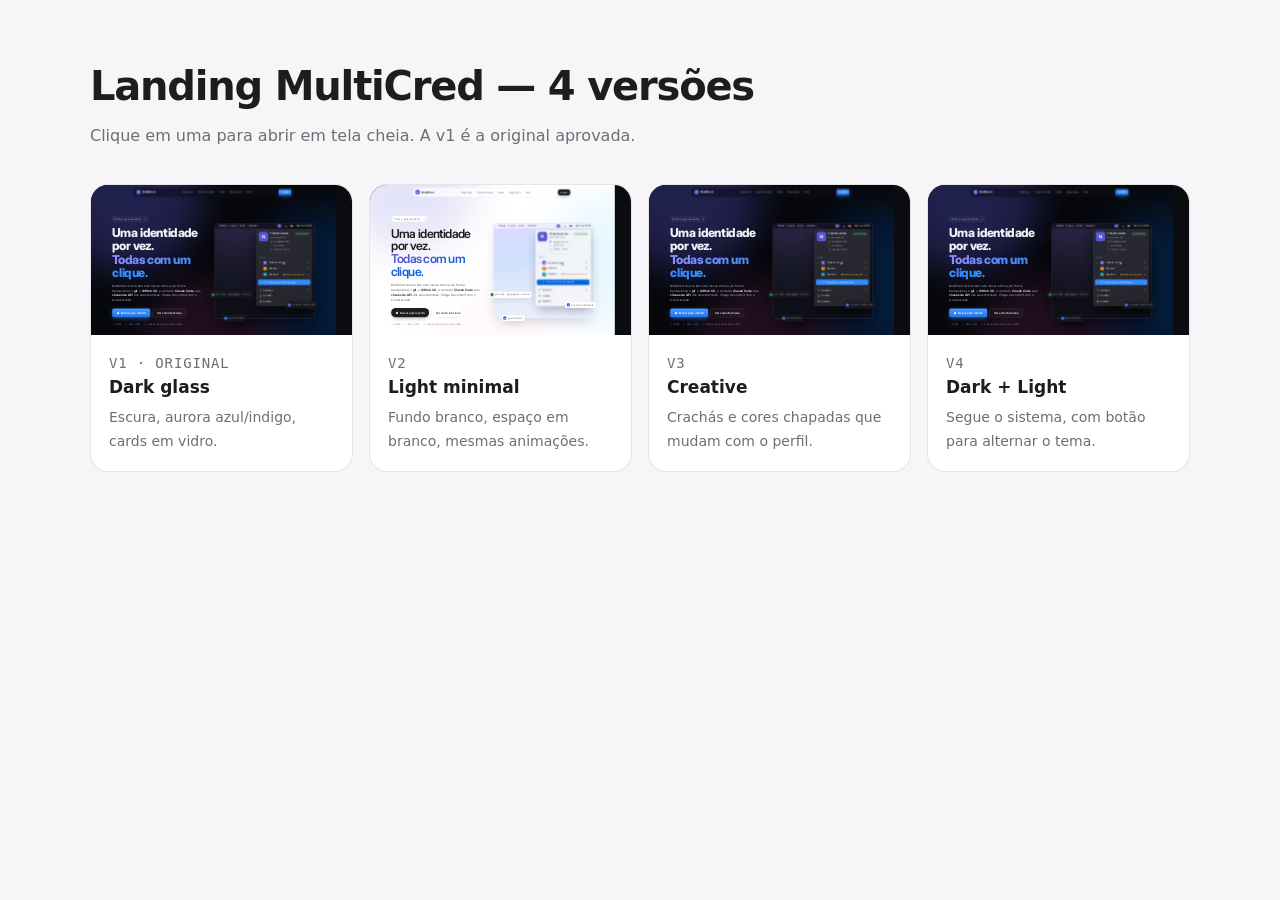
==== commit 0e68256b: "Document dev-based PR flow, run CI on dev, only release from main" ====
--- a/landing/index.html
+++ b/landing/index.html
@@ -3,396 +3,36 @@
 <head>
 <meta charset="utf-8">
 <meta name="viewport" content="width=device-width, initial-scale=1">
-<title>MultiCred — troque de identidade com um clique</title>
-<meta name="description" content="App de barra de menus para macOS que troca, com um clique, o git, o GitHub CLI, o Claude Code e as chaves de API dos seus terminais.">
-<meta name="theme-color" content="#07080c">
-<link rel="icon" href="data:image/svg+xml,%3Csvg xmlns='http://www.w3.org/2000/svg' viewBox='0 0 32 32'%3E%3Crect width='32' height='32' rx='8' fill='%235856D6'/%3E%3Ctext x='16' y='22.5' font-family='Arial' font-weight='700' font-size='19' text-anchor='middle' fill='white'%3EM%3C/text%3E%3C/svg%3E">
-<link rel="preconnect" href="https://fonts.googleapis.com">
-<link rel="preconnect" href="https://fonts.gstatic.com" crossorigin>
-<link href="https://fonts.googleapis.com/css2?family=Inter:wght@400;500;600;700;800&family=JetBrains+Mono:wght@400;500&display=swap" rel="stylesheet">
-<link rel="stylesheet" href="styles.css">
+<title>MultiCred — versões da landing</title>
+<style>
+  :root { color-scheme: dark light; --bg:#0b0c10; --fg:#f2f2f7; --mut:#9a9aa3; --line:rgba(255,255,255,.12); --card:#14161d; }
+  @media (prefers-color-scheme: light) { :root { --bg:#f6f6f8; --fg:#1d1d1f; --mut:#6e6e73; --line:rgba(0,0,0,.1); --card:#fff; } }
+  * { box-sizing: border-box; margin: 0; }
+  body { background: var(--bg); color: var(--fg); font: 16px/1.5 -apple-system, "SF Pro Text", Inter, system-ui, sans-serif; padding: 56px 24px; }
+  main { max-width: 1100px; margin: 0 auto; }
+  h1 { font-size: clamp(28px, 4vw, 40px); letter-spacing: -.03em; margin-bottom: 8px; }
+  p.lead { color: var(--mut); margin-bottom: 36px; }
+  .grid { display: grid; grid-template-columns: repeat(auto-fit, minmax(240px, 1fr)); gap: 16px; }
+  a.card { display: block; background: var(--card); border: 1px solid var(--line); border-radius: 18px; overflow: hidden; color: inherit; text-decoration: none; transition: transform .3s cubic-bezier(.2,.7,.2,1), border-color .3s; }
+  a.card:hover { transform: translateY(-6px); border-color: #2f8cff; }
+  .thumb { height: 150px; position: relative; overflow: hidden; background: #0b0c10; }
+  .thumb iframe { position: absolute; top: 0; left: 0; width: 1440px; height: 900px; border: 0; transform: scale(.17); transform-origin: 0 0; pointer-events: none; }
+  .meta { padding: 16px 18px 18px; }
+  .meta b { display: block; font-size: 17px; margin-bottom: 4px; }
+  .meta span { color: var(--mut); font-size: 14px; }
+  .tag { font: 500 11px ui-monospace, monospace; color: #2f8cff; text-transform: uppercase; letter-spacing: .06em; }
+</style>
 </head>
 <body>
-
-<div class="aurora" aria-hidden="true"><i></i><i></i><i></i></div>
-<div class="grid-bg" aria-hidden="true"></div>
-
-<!-- NAV -->
-<header class="nav" id="nav">
-  <a class="brand" href="#top" aria-label="MultiCred">
-    <span class="brand-mark" data-bind="badge">N</span>
-    <span>MultiCred</span>
-  </a>
-  <nav class="nav-links" aria-label="Seções">
-    <a href="#recursos">Recursos</a>
-    <a href="#como-funciona">Como funciona</a>
-    <a href="#telas">Telas</a>
-    <a href="#seguranca">Segurança</a>
-    <a href="#faq">FAQ</a>
-  </nav>
-  <a class="btn btn-sm btn-primary" href="#instalar">Instalar</a>
-</header>
-
-<main id="top">
-
-<!-- HERO -->
-<section class="hero">
-  <div class="hero-copy reveal">
-    <a class="pill" href="#instalar"><span class="dot"></span> Novo · para macOS 14+ <span class="arrow">→</span></a>
-    <h1>Uma identidade por vez.<br><span class="grad">Todas com um clique.</span></h1>
-    <p class="lead">MultiCred vive na barra de menus e troca, de forma transacional, o <b>git</b>, o <b>GitHub CLI</b>, a conta do <b>Claude Code</b> e as <b>chaves de API</b> dos seus terminais. Chega de commit com o e-mail errado.</p>
-    <div class="cta-row">
-      <a class="btn btn-primary btn-lg" href="#instalar"><svg width="18" height="18" viewBox="0 0 24 24" fill="currentColor" aria-hidden="true"><path d="M16.4 12.6c0-2.4 2-3.5 2.1-3.6-1.2-1.7-3-1.9-3.6-2-1.5-.2-3 .9-3.8.9-.8 0-2-.9-3.3-.9-1.7 0-3.3 1-4.2 2.5-1.8 3.1-.5 7.7 1.3 10.2.9 1.2 1.9 2.6 3.2 2.5 1.3-.1 1.8-.8 3.3-.8s2 .8 3.3.8c1.4 0 2.3-1.2 3.100-2.4 1-1.400 1.400-2.800 1.400-2.900-.1 0-2.800-1.100-2.800-4.300zM13.900 5.200c.7-.8 1.200-2 1-3.200-1 0-2.300.7-3 1.500-.7.700-1.200 1.900-1.100 3.100 1.200.1 2.400-.6 3.100-1.400z"/></svg> Baixar para macOS</a>
-      <a class="btn btn-ghost btn-lg" href="#como-funciona">Ver como funciona</a>
-    </div>
-    <ul class="hero-meta">
-      <li>Grátis</li><li>Sem conta</li><li>Tokens nunca saem do seu Mac</li>
-    </ul>
+<main>
+  <h1>Landing MultiCred — 4 versões</h1>
+  <p class="lead">Clique em uma para abrir em tela cheia. A v1 é a original aprovada.</p>
+  <div class="grid">
+    <a class="card" href="v1-dark/"><div class="thumb"><iframe src="v1-dark/" loading="lazy" tabindex="-1" title="prévia v1"></iframe></div><div class="meta"><span class="tag">v1 · original</span><b>Dark glass</b><span>Escura, aurora azul/indigo, cards em vidro.</span></div></a>
+    <a class="card" href="v2-light/"><div class="thumb"><iframe src="v2-light/" loading="lazy" tabindex="-1" title="prévia v2"></iframe></div><div class="meta"><span class="tag">v2</span><b>Light minimal</b><span>Fundo branco, espaço em branco, mesmas animações.</span></div></a>
+    <a class="card" href="v3-creative/"><div class="thumb"><iframe src="v3-creative/" loading="lazy" tabindex="-1" title="prévia v3"></iframe></div><div class="meta"><span class="tag">v3</span><b>Creative</b><span>Crachás e cores chapadas que mudam com o perfil.</span></div></a>
+    <a class="card" href="v4-dual/"><div class="thumb"><iframe src="v4-dual/" loading="lazy" tabindex="-1" title="prévia v4"></iframe></div><div class="meta"><span class="tag">v4</span><b>Dark + Light</b><span>Segue o sistema, com botão para alternar o tema.</span></div></a>
   </div>
-
-  <!-- Menubar mockup -->
-  <div class="stage reveal" style="--d:.15s">
-    <div class="desk" id="desk">
-      <div class="menubar">
-        <span class="mb-left"><b></b>Finder<span>Arquivo</span><span>Editar</span><span>Visualizar</span></span>
-        <span class="mb-right">
-          <span class="mb-item active" data-bind="badge-bg"><i class="badge sm" data-bind="badge">N</i></span>
-          <svg width="16" height="16" viewBox="0 0 24 24" fill="none" stroke="currentColor" stroke-width="2" stroke-linecap="round"><path d="M5 12.5a10 10 0 0 1 14 0M8.5 16a5 5 0 0 1 7 0"/><circle cx="12" cy="19.5" r="1" fill="currentColor"/></svg>
-          <svg width="22" height="16" viewBox="0 0 28 16" fill="none" stroke="currentColor"><rect x="1" y="2" width="22" height="12" rx="3.500" stroke-width="1.500"/><rect x="3" y="4" width="14" height="8" rx="1.500" fill="currentColor" stroke="none"/><path d="M25 6v4" stroke-width="2" stroke-linecap="round"/></svg>
-          <span class="clock">Sex 2 out 14:32</span>
-        </span>
-      </div>
-
-      <div class="menu" role="menu" aria-label="Menu do MultiCred (demonstração)">
-        <div class="menu-head">
-          <i class="badge lg" data-bind="badge">N</i>
-          <div class="mh-info">
-            <div class="mh-top"><b data-bind="name">Trabalho Acme</b><span class="ok"><i></i>Tudo certo</span></div>
-            <small data-bind="since">Ativo desde 09:12</small>
-            <ul class="mh-list">
-              <li><svg viewBox="0 0 24 24"><circle cx="6" cy="5" r="2.500"/><circle cx="6" cy="19" r="2.500"/><circle cx="18" cy="8" r="2.500"/><path d="M6 7.500v9M18 10.500c0 4-6 3-12 6"/></svg><span data-bind="email">ana@acme.dev</span></li>
-              <li><svg viewBox="0 0 24 24"><path d="m8 7-5 5 5 5M16 7l5 5-5 5"/></svg><span data-bind="gh">ana-acme</span></li>
-              <li><svg viewBox="0 0 24 24"><path d="M12 3c.6 5 3.400 7.800 9 9-5.600 1.200-8.400 4-9 9-.6-5-3.400-7.800-9-9 5.600-1.200 8.400-4 9-9z"/></svg><span data-bind="claude">Claude · Acme</span></li>
-            </ul>
-          </div>
-        </div>
-        <div class="menu-sep"></div>
-        <div class="menu-label">Perfis</div>
-        <button class="mi" data-profile="0"><span class="chk">✓</span><i class="badge" style="--c:#5856D6">N</i><span class="mi-t">Trabalho Acme</span><kbd>⌘1</kbd></button>
-        <button class="mi" data-profile="1"><span class="chk">✓</span><i class="badge" style="--c:#D9770B">P</i><span class="mi-t">Pessoal</span><kbd>⌘2</kbd></button>
-        <button class="mi" data-profile="2"><span class="chk">✓</span><i class="badge" style="--c:#0E8A9E">X</i><span class="mi-t">Cliente X</span><em class="warn">⚠ Claude precisa entrar</em><kbd>⌘3</kbd></button>
-        <div class="menu-sep"></div>
-        <div class="mi hl"><svg viewBox="0 0 24 24"><path d="M12 3c.6 5 3.400 7.800 9 9-5.600 1.200-8.400 4-9 9-.6-5-3.400-7.800-9-9 5.600-1.200 8.400-4 9-9z"/></svg><span class="mi-t">Trocar só a conta Claude</span><span>›</span></div>
-        <div class="menu-sep"></div>
-        <div class="mi"><svg viewBox="0 0 24 24"><path d="M12 3 4 6v6c0 5 3.500 8 8 9 4.500-1 8-4 8-9V6z"/></svg><span class="mi-t">Verificar…</span><kbd>⌘R</kbd></div>
-        <div class="mi"><svg viewBox="0 0 24 24"><circle cx="12" cy="8" r="4"/><path d="M4 21c1-4 4-6 8-6s7 2 8 6"/></svg><span class="mi-t">Contas…</span></div>
-        <div class="mi"><svg viewBox="0 0 24 24"><circle cx="12" cy="12" r="4"/><path d="M12 2v3M12 19v3M2 12h3M19 12h3M5 5l2 2M17 17l2 2M5 19l2-2M17 7l2-2"/></svg><span class="mi-t">Ajustes…</span><kbd>⌘,</kbd></div>
-      </div>
-
-      <div class="hud" id="hud" aria-hidden="true">
-        <i class="badge xl" data-bind="badge">N</i>
-        <b data-bind="name">Trabalho Acme</b>
-        <div class="hud-ticks"><span>✓ git</span><span>✓ gh</span><span>✓ Claude</span></div>
-      </div>
-      <div class="cursor" id="cursor" aria-hidden="true"><svg width="22" height="22" viewBox="0 0 24 24"><path d="M5 3l14 8-6 1.500L9.500 19z" fill="#fff" stroke="#000" stroke-width="1.200" stroke-linejoin="round"/></svg></div>
-    </div>
-    <div class="float f1"><i class="badge sm" style="--c:#1C8A36">✓</i> git config <code>user.email</code> trocado</div>
-    <div class="float f2"><i class="badge sm" style="--c:#0064E0">gh</i> gh auth switch</div>
-    <div class="float f3"><i class="badge sm" style="--c:#5856D6">✦</i> CLAUDE_CONFIG_DIR</div>
-  </div>
-</section>
-
-<!-- MARQUEE -->
-<section class="marquee reveal" aria-label="Integra com">
-  <p>Troca em um só gesto, em tudo que você já usa</p>
-  <div class="track">
-    <div class="row">
-      <span>git</span><span>GitHub CLI</span><span>Claude Code</span><span>OpenAI</span><span>Gemini</span><span>Keychain</span><span>zsh</span><span>bash</span><span>fish</span>
-      <span>git</span><span>GitHub CLI</span><span>Claude Code</span><span>OpenAI</span><span>Gemini</span><span>Keychain</span><span>zsh</span><span>bash</span><span>fish</span>
-    </div>
-  </div>
-</section>
-
-<!-- STATS -->
-<section class="stats reveal">
-  <div><b data-count="1">0</b><span>clique para trocar tudo</span></div>
-  <div><b data-count="4">0</b><span>ferramentas sincronizadas</span></div>
-  <div><b data-count="0">0</b><span>tokens lidos ou copiados</span></div>
-  <div><b data-count="157">0</b><span>testes automatizados</span></div>
-</section>
-
-<!-- FEATURES / BENTO -->
-<section class="section" id="recursos">
-  <div class="eyebrow reveal">// Recursos //</div>
-  <h2 class="reveal">Tudo que muda quando você muda de contexto,<br><span class="grad">muda junto.</span></h2>
-
-  <div class="bento">
-    <article class="card span2 reveal spot">
-      <div class="card-text">
-        <h3>Perfis que juntam tudo</h3>
-        <p>Um perfil é uma composição: identidade do git, conta do GitHub, conta do Claude e chaves de API. Escolha o perfil e as quatro peças trocam juntas.</p>
-      </div>
-      <div class="mini-compose">
-        <div class="mc-row"><span>Git</span><em><i style="--c:#5856D6"></i> Acme · ana@acme.dev</em></div>
-        <div class="mc-row"><span>GitHub</span><em><i style="--c:#5856D6"></i> ana-acme · github.com</em></div>
-        <div class="mc-row"><span>Claude</span><em><i style="--c:#5856D6"></i> Acme · ana@acme.dev</em></div>
-        <div class="mc-row"><span>OpenAI</span><em><i style="--c:#5856D6"></i> ACME_OPENAI_KEY</em></div>
-      </div>
-    </article>
-
-    <article class="card reveal spot" style="--d:.08s">
-      <div class="ico">⚡</div>
-      <h3>Troca transacional</h3>
-      <p>Ou troca tudo, ou nada. Se uma etapa falha, o MultiCred desfaz o resto e você nunca fica com meia identidade.</p>
-    </article>
-
-    <article class="card reveal spot" style="--d:.04s">
-      <div class="ico">✦</div>
-      <h3>Várias contas Claude</h3>
-      <p>Cada conta tem a própria pasta de configuração. O login acontece no navegador, pelo próprio Claude Code.</p>
-    </article>
-
-    <article class="card reveal spot" style="--d:.08s">
-      <div class="ico">🔑</div>
-      <h3>Chaves no Keychain</h3>
-      <p>Valores das chaves de API ficam no Keychain do macOS. O perfil só guarda qual item usar.</p>
-    </article>
-
-    <article class="card reveal spot" style="--d:.12s">
-      <div class="ico">✓</div>
-      <h3>Verificar</h3>
-      <p>Um diagnóstico mostra se git, gh e Claude estão mesmo no perfil ativo, e avisa quando algo ficou inconsistente.</p>
-    </article>
-
-    <article class="card span2 reveal spot">
-      <div class="card-text">
-        <h3>Sabe das sessões abertas</h3>
-        <p>Sessões do Claude Code abertas antes da troca continuam na conta anterior. O MultiCred conta quantas são e avisa na hora, para você reiniciar só o que precisa.</p>
-      </div>
-      <div class="mini-warn"><span>⚠</span><p><b>2 sessões do Claude Code</b> abertas antes da troca continuam na conta <b>Pessoal</b>. Reinicie-as para usar Acme.</p></div>
-    </article>
-    <article class="card reveal spot" style="--d:.12s">
-      <div class="ico">↺</div>
-      <h3>Importa o que você já tem</h3>
-      <p>Detecta seus scripts antigos e as pastas <code>~/.claude*</code> existentes, e adota tudo sem apagar nada.</p>
-    </article>
-  </div>
-</section>
-
-<!-- HOW IT WORKS -->
-<section class="section" id="como-funciona">
-  <div class="eyebrow reveal">// Como funciona //</div>
-  <h2 class="reveal">Três passos. Depois é só <span class="grad">clicar.</span></h2>
-
-  <div class="steps">
-    <div class="steps-list">
-      <div class="step reveal" data-step="0">
-        <span class="n">01</span>
-        <div><h3>Instale e abra o onboarding</h3><p>O app detecta git, gh, Claude Code, contas existentes e até a versão antiga dos seus scripts. Mostra o diff de cada arquivo antes de aplicar.</p></div>
-      </div>
-      <div class="step reveal" data-step="1" style="--d:.06s">
-        <span class="n">02</span>
-        <div><h3>Monte seus perfis</h3><p>Dê nome, cor e ícone. Escolha qual git, GitHub, Claude e chave de API entram em cada perfil.</p></div>
-      </div>
-      <div class="step reveal" data-step="2" style="--d:.12s">
-        <span class="n">03</span>
-        <div><h3>Troque na barra de menus</h3><p>Clique no perfil ou use <kbd>⌘1</kbd> <kbd>⌘2</kbd> <kbd>⌘3</kbd>. Abra um terminal novo e tudo já está na identidade certa.</p></div>
-      </div>
-    </div>
-
-    <div class="term reveal" style="--d:.1s">
-      <div class="term-bar"><i></i><i></i><i></i><span>zsh — ~/projetos</span></div>
-      <div class="term-body" id="term" aria-live="off">
-        <p><span class="pr">❯</span> git config user.email</p>
-        <p class="out" data-bind="email">ana@acme.dev</p>
-        <p><span class="pr">❯</span> gh auth status</p>
-        <p class="out"><span class="g">✓</span> Logged in as <b data-bind="gh">ana-acme</b></p>
-        <p><span class="pr">❯</span> echo $CLAUDE_CONFIG_DIR</p>
-        <p class="out" data-bind="dir">~/.claude-acme</p>
-        <p><span class="pr">❯</span> <span class="caret"></span></p>
-      </div>
-      <div class="term-tabs" role="tablist" aria-label="Escolher perfil na demonstração">
-        <button data-profile="0" class="tab"><i style="--c:#5856D6"></i>Trabalho</button>
-        <button data-profile="1" class="tab"><i style="--c:#D9770B"></i>Pessoal</button>
-        <button data-profile="2" class="tab"><i style="--c:#0E8A9E"></i>Cliente X</button>
-      </div>
-    </div>
-  </div>
-</section>
-
-<!-- SCREENS -->
-<section class="section" id="telas">
-  <div class="eyebrow reveal">// As telas //</div>
-  <h2 class="reveal">Nativo, rápido e <span class="grad">com cara de Mac.</span></h2>
-  <p class="sub reveal">Uma janela só, que avança e volta. Nada de sheets ou janelas soltas para cada passo.</p>
-
-  <div class="shots">
-    <!-- Contas -->
-    <figure class="win tilt reveal">
-      <div class="win-bar"><i class="r"></i><i class="y"></i><i class="g"></i></div>
-      <div class="win-body contas">
-        <aside>
-          <small>Contas</small>
-          <a>⑂ Git <em>2</em></a><a>‹› GitHub <em>2</em></a><a class="on">✦ Claude <em class="w">1 ⚠</em></a><a>⚷ Chaves de API <em>2</em></a>
-          <small>Perfis</small>
-          <a><i class="badge sm" style="--c:#5856D6">N</i> Trabalho Acme</a><a><i class="badge sm" style="--c:#D9770B">P</i> Pessoal</a><a><i class="badge sm" style="--c:#0E8A9E">X</i> Cliente X</a>
-        </aside>
-        <section>
-          <header><b>Contas Claude</b><span class="btn btn-sm btn-primary">+ Adicionar conta</span></header>
-          <div class="trow"><i class="av" style="--c:#5856D6">N</i><div><b>Acme</b><small>ana@acme.dev</small></div><span>Trabalho Acme</span><code>claude/acme</code><span class="st ok"><i></i>Conectada</span></div>
-          <div class="trow"><i class="av" style="--c:#D9770B">P</i><div><b>Pessoal</b><small>ana.silva@gmail.com</small></div><span>Pessoal</span><code>claude/pessoal</code><span class="st ok"><i></i>Conectada</span></div>
-          <div class="trow"><i class="av" style="--c:#0E8A9E">X</i><div><b>Cliente X</b><small>ana@clientex.com</small></div><span>Cliente X</span><code>claude/cliente-x</code><span class="st warn"><i></i>Precisa entrar</span></div>
-        </section>
-      </div>
-      <figcaption><b>Contas</b> · cada conta com a própria pasta, status ao vivo e login com um clique.</figcaption>
-    </figure>
-
-    <!-- Editor -->
-    <figure class="win tilt reveal" style="--d:.1s">
-      <div class="win-bar"><i class="r"></i><i class="y"></i><i class="g"></i><span>Editar perfil</span></div>
-      <div class="win-body editor">
-        <div class="ed-head"><i class="badge xl" style="--c:#5856D6">N</i><div><b>Trabalho Acme</b><small>Na barra de menus:</small></div></div>
-        <div class="ed-group">
-          <div class="ed-row"><span>Nome</span><em class="field">Trabalho Acme</em></div>
-          <div class="ed-row"><span>Cor</span><div class="swatches"><i style="--c:#5856D6" class="sel"></i><i style="--c:#0064E0"></i><i style="--c:#0E8A9E"></i><i style="--c:#1C8A36"></i><i style="--c:#D9770B"></i><i style="--c:#C8101E"></i><i style="--c:#B23A8F"></i><i style="--c:#6E6E73"></i></div></div>
-        </div>
-        <small class="ed-label">Composição</small>
-        <div class="ed-group">
-          <div class="ed-row"><span>Git</span><em class="sel-box"><i style="--c:#5856D6"></i>Acme · ana@acme.dev ⇅</em></div>
-          <div class="ed-row"><span>GitHub</span><em class="sel-box"><i style="--c:#5856D6"></i>ana-acme · github.com ⇅</em></div>
-          <div class="ed-row"><span>Claude</span><em class="sel-box"><i style="--c:#5856D6"></i>Acme · ana@acme.dev ⇅</em></div>
-          <div class="ed-row"><span>OpenAI</span><em class="sel-box"><i style="--c:#5856D6"></i>ACME · OPENAI_API_KEY ⇅</em></div>
-        </div>
-      </div>
-      <figcaption><b>Editor de perfil</b> · nome, cor, ícone e a composição de cada ferramenta.</figcaption>
-    </figure>
-
-    <!-- HUD -->
-    <figure class="win hudshot tilt reveal" style="--d:.2s">
-      <div class="hud-demo">
-        <div class="notif"><i class="badge lg" style="--c:#D9770B">P</i><div><small>MultiCred <em>agora</em></small><b>Agora em Pessoal</b><span>git, GitHub e Claude trocados. Tudo certo.</span></div></div>
-        <div class="hud-card"><i class="badge xl" style="--c:#D9770B">P</i><b>Pessoal</b><div class="hud-ticks"><span>✓ git</span><span>✓ gh</span><span>✓ Claude</span></div></div>
-      </div>
-      <figcaption><b>Confirmação na troca</b> · um HUD rápido e uma notificação dizem o que mudou.</figcaption>
-    </figure>
-  </div>
-</section>
-
-<!-- SECURITY -->
-<section class="section" id="seguranca">
-  <div class="eyebrow reveal">// Segurança //</div>
-  <h2 class="reveal">Mexe no mínimo. <span class="grad">Nunca nos seus segredos.</span></h2>
-
-  <div class="sec-grid">
-    <div class="card reveal">
-      <h3><span class="tick">✓</span> O que o app altera</h3>
-      <ul class="clean">
-        <li>Um bloco marcado <code># >>> MultiCred >>></code> no fim do <code>~/.zshrc</code>, bash e gitconfig</li>
-        <li>A conta ativa do <code>gh</code>, via <code>gh auth switch</code></li>
-        <li><code>CLAUDE_CONFIG_DIR</code> para apps gráficos</li>
-        <li>Itens <code>app.multicred.apikey</code> no Keychain</li>
-      </ul>
-    </div>
-    <div class="card reveal" style="--d:.08s">
-      <h3><span class="tick no">✕</span> O que nunca toca</h3>
-      <ul class="clean">
-        <li>Tokens do Claude Code e do gh</li>
-        <li>O conteúdo das pastas <code>~/.claude*</code></li>
-        <li>O <code>hosts.yml</code> do gh (só via <code>gh</code>)</li>
-        <li>Qualquer linha dos seus arquivos fora do bloco do MultiCred</li>
-      </ul>
-    </div>
-    <div class="card span2 reveal" style="--d:.12s">
-      <h3>🔒 Desinstalação limpa</h3>
-      <p>Ajustes › Desinstalar remove só os blocos, o arquivo do fish, a variável do launchd, as chaves do Keychain e a pasta do app. Os backups vão para <code>MultiCred-backups-&lt;data&gt;</code> e suas contas continuam logadas nas próprias ferramentas.</p>
-    </div>
-  </div>
-</section>
-
-<!-- INSTALL -->
-<section class="section" id="instalar">
-  <div class="eyebrow reveal">// Instalação //</div>
-  <h2 class="reveal">Instale em <span class="grad">menos de um minuto.</span></h2>
-
-  <div class="install reveal">
-    <div class="os-tabs" role="tablist">
-      <button class="os on" role="tab" data-os="mac" aria-selected="true">
-        <svg width="16" height="16" viewBox="0 0 24 24" fill="currentColor" aria-hidden="true"><path d="M16.4 12.6c0-2.4 2-3.5 2.1-3.6-1.2-1.7-3-1.9-3.6-2-1.5-.2-3 .9-3.8.9-.8 0-2-.9-3.3-.9-1.7 0-3.3 1-4.2 2.5-1.8 3.1-.5 7.7 1.3 10.2.9 1.2 1.9 2.6 3.2 2.5 1.3-.1 1.8-.8 3.3-.8s2 .8 3.3.8c1.4 0 2.3-1.2 3.1-2.4 1-1.4 1.4-2.8 1.4-2.9-.1 0-2.8-1.1-2.8-4.3zM13.9 5.2c.7-.8 1.2-2 1-3.2-1 0-2.300.7-3 1.500-.7.700-1.200 1.900-1.100 3.100 1.200.1 2.400-.6 3.100-1.400z"/></svg> macOS</button>
-      <button class="os" role="tab" data-os="ubuntu" aria-selected="false">
-        <svg width="16" height="16" viewBox="0 0 24 24" fill="none" stroke="currentColor" stroke-width="2" aria-hidden="true"><circle cx="12" cy="12" r="9"/><circle cx="12" cy="5" r="1.500" fill="currentColor"/><circle cx="5.500" cy="15.500" r="1.500" fill="currentColor"/><circle cx="18.500" cy="15.500" r="1.500" fill="currentColor"/></svg> Ubuntu <em>em breve</em></button>
-    </div>
-
-    <div class="os-panel on" id="os-mac">
-      <div class="inst-left">
-        <h3>MultiCred para macOS</h3>
-        <p>Requer macOS 14 (Sonoma) ou mais novo. Apple Silicon e Intel.</p>
-        <a class="btn btn-primary btn-lg" href="#" id="dl-mac">Baixar MultiCred.dmg</a>
-        <small>Versão 1.0 · assinatura ad hoc</small>
-      </div>
-      <ol class="inst-steps">
-        <li><b>Baixe</b> e arraste <code>MultiCred.app</code> para <em>Aplicativos</em>.</li>
-        <li><b>Abra</b> o app. Na primeira vez: botão direito › Abrir.</li>
-        <li><b>Siga o onboarding.</b> Ele mostra o diff de cada arquivo antes de aplicar.</li>
-        <li><b>Abra um novo Terminal</b> e pronto.</li>
-      </ol>
-      <div class="code" data-copy="scripts/release.sh">
-        <span># ou compile do código-fonte</span>
-        <code><i>$</i> git clone &lt;repo&gt; &amp;&amp; cd MultiCred</code>
-        <code><i>$</i> scripts/release.sh</code>
-        <button class="copy" aria-label="Copiar comando">Copiar</button>
-      </div>
-    </div>
-
-    <div class="os-panel" id="os-ubuntu">
-      <div class="inst-left">
-        <h3>MultiCred para Ubuntu</h3>
-        <p>A versão para Linux está a caminho: ícone na bandeja e a mesma troca de git, gh, Claude e chaves.</p>
-        <form class="wait" id="wait" novalidate>
-          <input type="email" placeholder="seu@email.com" aria-label="E-mail para ser avisado" required>
-          <button class="btn btn-primary">Me avise</button>
-        </form>
-        <small id="wait-msg">Sem spam. Um e-mail quando lançar.</small>
-      </div>
-      <div class="code" data-copy="sudo apt install multicred">
-        <span># previsão, ainda não disponível</span>
-        <code><i>$</i> sudo apt install multicred</code>
-        <code><i>$</i> multicred switch pessoal</code>
-        <button class="copy" aria-label="Copiar comando">Copiar</button>
-      </div>
-    </div>
-  </div>
-</section>
-
-<!-- FAQ -->
-<section class="section narrow" id="faq">
-  <div class="eyebrow reveal">// FAQ //</div>
-  <h2 class="reveal">Perguntas <span class="grad">frequentes.</span></h2>
-  <div class="faq reveal">
-    <details open><summary>O MultiCred lê ou copia meus tokens?</summary><p>Não. Ele só aponta <code>CLAUDE_CONFIG_DIR</code> para a pasta certa e usa <code>gh auth switch</code>. O login acontece no navegador, pelo próprio Claude Code. Os valores das chaves de API ficam no Keychain.</p></details>
-    <details><summary>Preciso reiniciar o terminal depois de trocar?</summary><p>Abra um novo Terminal. Sessões do Claude Code já abertas continuam na conta anterior, e o app avisa quantas são.</p></details>
-    <details><summary>Funciona com zsh, bash e fish?</summary><p>Sim. O app detecta o shell ativo e mostra os arquivos reais que vai alterar antes de aplicar.</p></details>
-    <details><summary>E se eu usava meus scripts antigos?</summary><p>O onboarding detecta a versão antiga, oferece remover as linhas e importa as suas configurações.</p></details>
-    <details><summary>Como desinstalo?</summary><p>Ajustes › Desinstalar. Só os blocos marcados são removidos e os backups ficam salvos numa pasta com a data.</p></details>
-  </div>
-</section>
-
-<!-- FINAL CTA -->
-<section class="final reveal">
-  <div class="final-card">
-    <i class="badge xl" data-bind="badge">N</i>
-    <h2>Pare de adivinhar<br>qual conta está ativa.</h2>
-    <p>Um clique na barra de menus e o resto do seu Mac acompanha.</p>
-    <a class="btn btn-primary btn-lg" href="#instalar">Instalar o MultiCred</a>
-  </div>
-</section>
 </main>
-
-<footer class="footer">
-  <div class="brand"><span class="brand-mark" data-bind="badge">N</span><span>MultiCred</span></div>
-  <p>© 2026 MultiCred. Feito para quem vive entre contas.</p>
-  <nav><a href="#recursos">Recursos</a><a href="#seguranca">Segurança</a><a href="#instalar">Instalar</a><a href="#faq">FAQ</a></nav>
-</footer>
-
-<script src="script.js"></script>
 </body>
 </html>
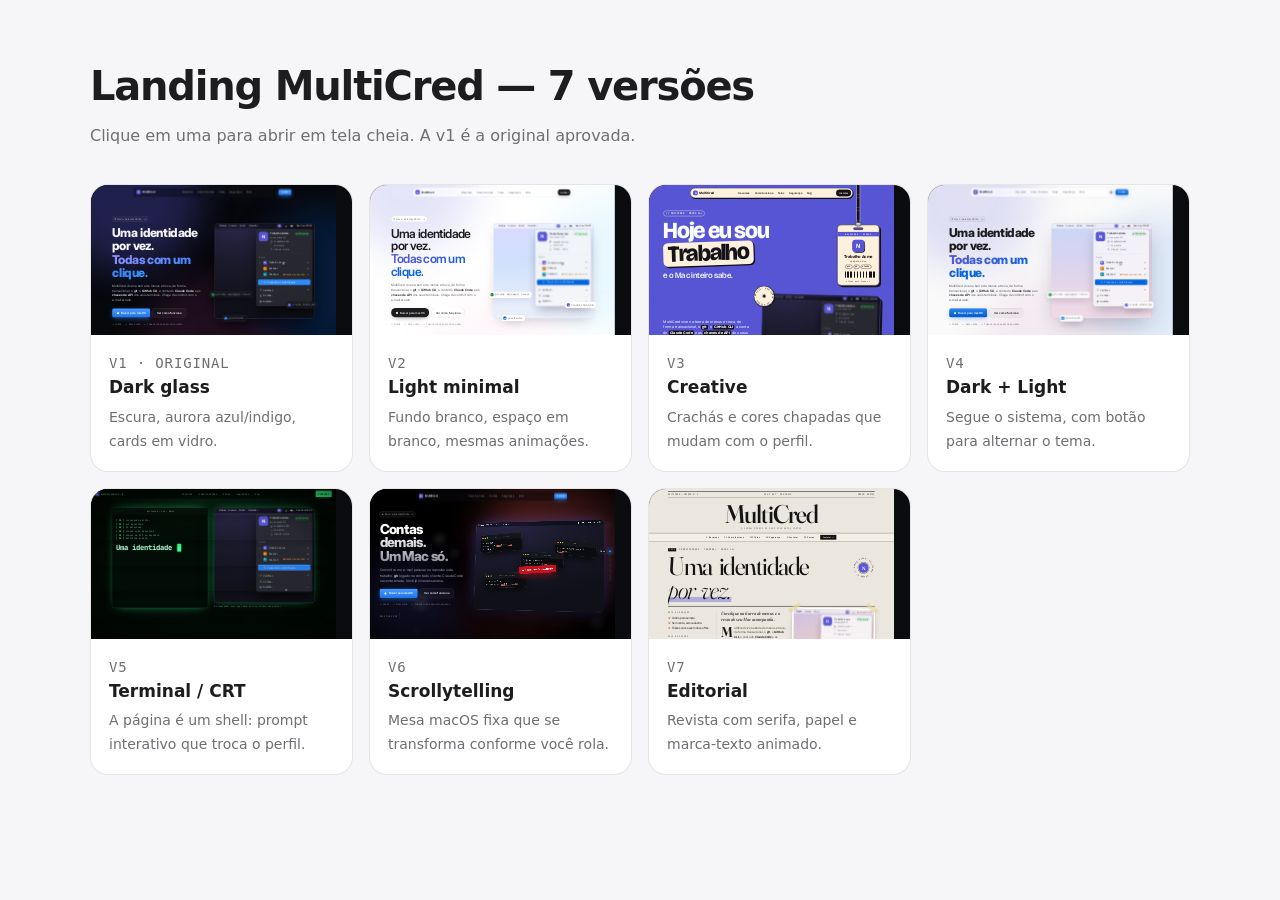
==== commit 2d2ba8fd: "Landing: add v5-terminal, v6-scrolly, v7-editorial and list them in the gallery" ====
--- a/landing/index.html
+++ b/landing/index.html
@@ -25,13 +25,16 @@
 </head>
 <body>
 <main>
-  <h1>Landing MultiCred — 4 versões</h1>
+  <h1>Landing MultiCred — 7 versões</h1>
   <p class="lead">Clique em uma para abrir em tela cheia. A v1 é a original aprovada.</p>
   <div class="grid">
     <a class="card" href="v1-dark/"><div class="thumb"><iframe src="v1-dark/" loading="lazy" tabindex="-1" title="prévia v1"></iframe></div><div class="meta"><span class="tag">v1 · original</span><b>Dark glass</b><span>Escura, aurora azul/indigo, cards em vidro.</span></div></a>
     <a class="card" href="v2-light/"><div class="thumb"><iframe src="v2-light/" loading="lazy" tabindex="-1" title="prévia v2"></iframe></div><div class="meta"><span class="tag">v2</span><b>Light minimal</b><span>Fundo branco, espaço em branco, mesmas animações.</span></div></a>
     <a class="card" href="v3-creative/"><div class="thumb"><iframe src="v3-creative/" loading="lazy" tabindex="-1" title="prévia v3"></iframe></div><div class="meta"><span class="tag">v3</span><b>Creative</b><span>Crachás e cores chapadas que mudam com o perfil.</span></div></a>
     <a class="card" href="v4-dual/"><div class="thumb"><iframe src="v4-dual/" loading="lazy" tabindex="-1" title="prévia v4"></iframe></div><div class="meta"><span class="tag">v4</span><b>Dark + Light</b><span>Segue o sistema, com botão para alternar o tema.</span></div></a>
+    <a class="card" href="v5-terminal/"><div class="thumb"><iframe src="v5-terminal/" loading="lazy" tabindex="-1" title="prévia v5"></iframe></div><div class="meta"><span class="tag">v5</span><b>Terminal / CRT</b><span>A página é um shell: prompt interativo que troca o perfil.</span></div></a>
+    <a class="card" href="v6-scrolly/"><div class="thumb"><iframe src="v6-scrolly/" loading="lazy" tabindex="-1" title="prévia v6"></iframe></div><div class="meta"><span class="tag">v6</span><b>Scrollytelling</b><span>Mesa macOS fixa que se transforma conforme você rola.</span></div></a>
+    <a class="card" href="v7-editorial/"><div class="thumb"><iframe src="v7-editorial/" loading="lazy" tabindex="-1" title="prévia v7"></iframe></div><div class="meta"><span class="tag">v7</span><b>Editorial</b><span>Revista com serifa, papel e marca-texto animado.</span></div></a>
   </div>
 </main>
 </body>
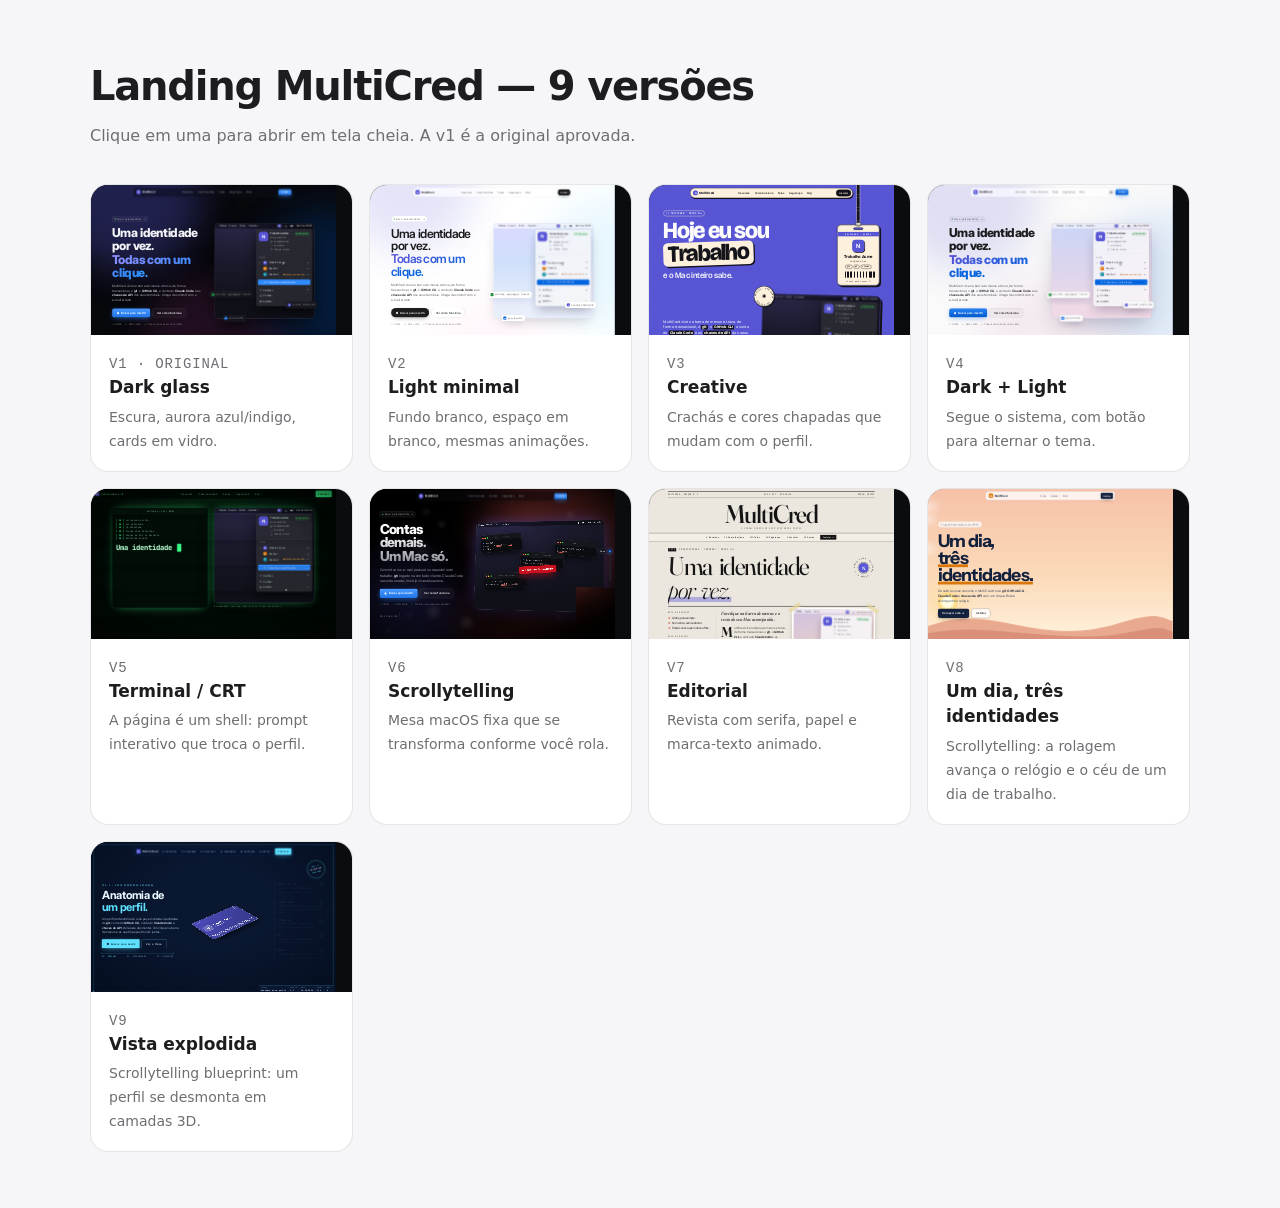
==== commit 97450d9d: "Landing: add v8-dia and v9-explodida scrollytelling variants" ====
--- a/landing/index.html
+++ b/landing/index.html
@@ -25,7 +25,7 @@
 </head>
 <body>
 <main>
-  <h1>Landing MultiCred — 7 versões</h1>
+  <h1>Landing MultiCred — 9 versões</h1>
   <p class="lead">Clique em uma para abrir em tela cheia. A v1 é a original aprovada.</p>
   <div class="grid">
     <a class="card" href="v1-dark/"><div class="thumb"><iframe src="v1-dark/" loading="lazy" tabindex="-1" title="prévia v1"></iframe></div><div class="meta"><span class="tag">v1 · original</span><b>Dark glass</b><span>Escura, aurora azul/indigo, cards em vidro.</span></div></a>
@@ -35,6 +35,8 @@
     <a class="card" href="v5-terminal/"><div class="thumb"><iframe src="v5-terminal/" loading="lazy" tabindex="-1" title="prévia v5"></iframe></div><div class="meta"><span class="tag">v5</span><b>Terminal / CRT</b><span>A página é um shell: prompt interativo que troca o perfil.</span></div></a>
     <a class="card" href="v6-scrolly/"><div class="thumb"><iframe src="v6-scrolly/" loading="lazy" tabindex="-1" title="prévia v6"></iframe></div><div class="meta"><span class="tag">v6</span><b>Scrollytelling</b><span>Mesa macOS fixa que se transforma conforme você rola.</span></div></a>
     <a class="card" href="v7-editorial/"><div class="thumb"><iframe src="v7-editorial/" loading="lazy" tabindex="-1" title="prévia v7"></iframe></div><div class="meta"><span class="tag">v7</span><b>Editorial</b><span>Revista com serifa, papel e marca-texto animado.</span></div></a>
+    <a class="card" href="v8-dia/"><div class="thumb"><iframe src="v8-dia/" loading="lazy" tabindex="-1" title="prévia v8"></iframe></div><div class="meta"><span class="tag">v8</span><b>Um dia, três identidades</b><span>Scrollytelling: a rolagem avança o relógio e o céu de um dia de trabalho.</span></div></a>
+    <a class="card" href="v9-explodida/"><div class="thumb"><iframe src="v9-explodida/" loading="lazy" tabindex="-1" title="prévia v9"></iframe></div><div class="meta"><span class="tag">v9</span><b>Vista explodida</b><span>Scrollytelling blueprint: um perfil se desmonta em camadas 3D.</span></div></a>
   </div>
 </main>
 </body>
